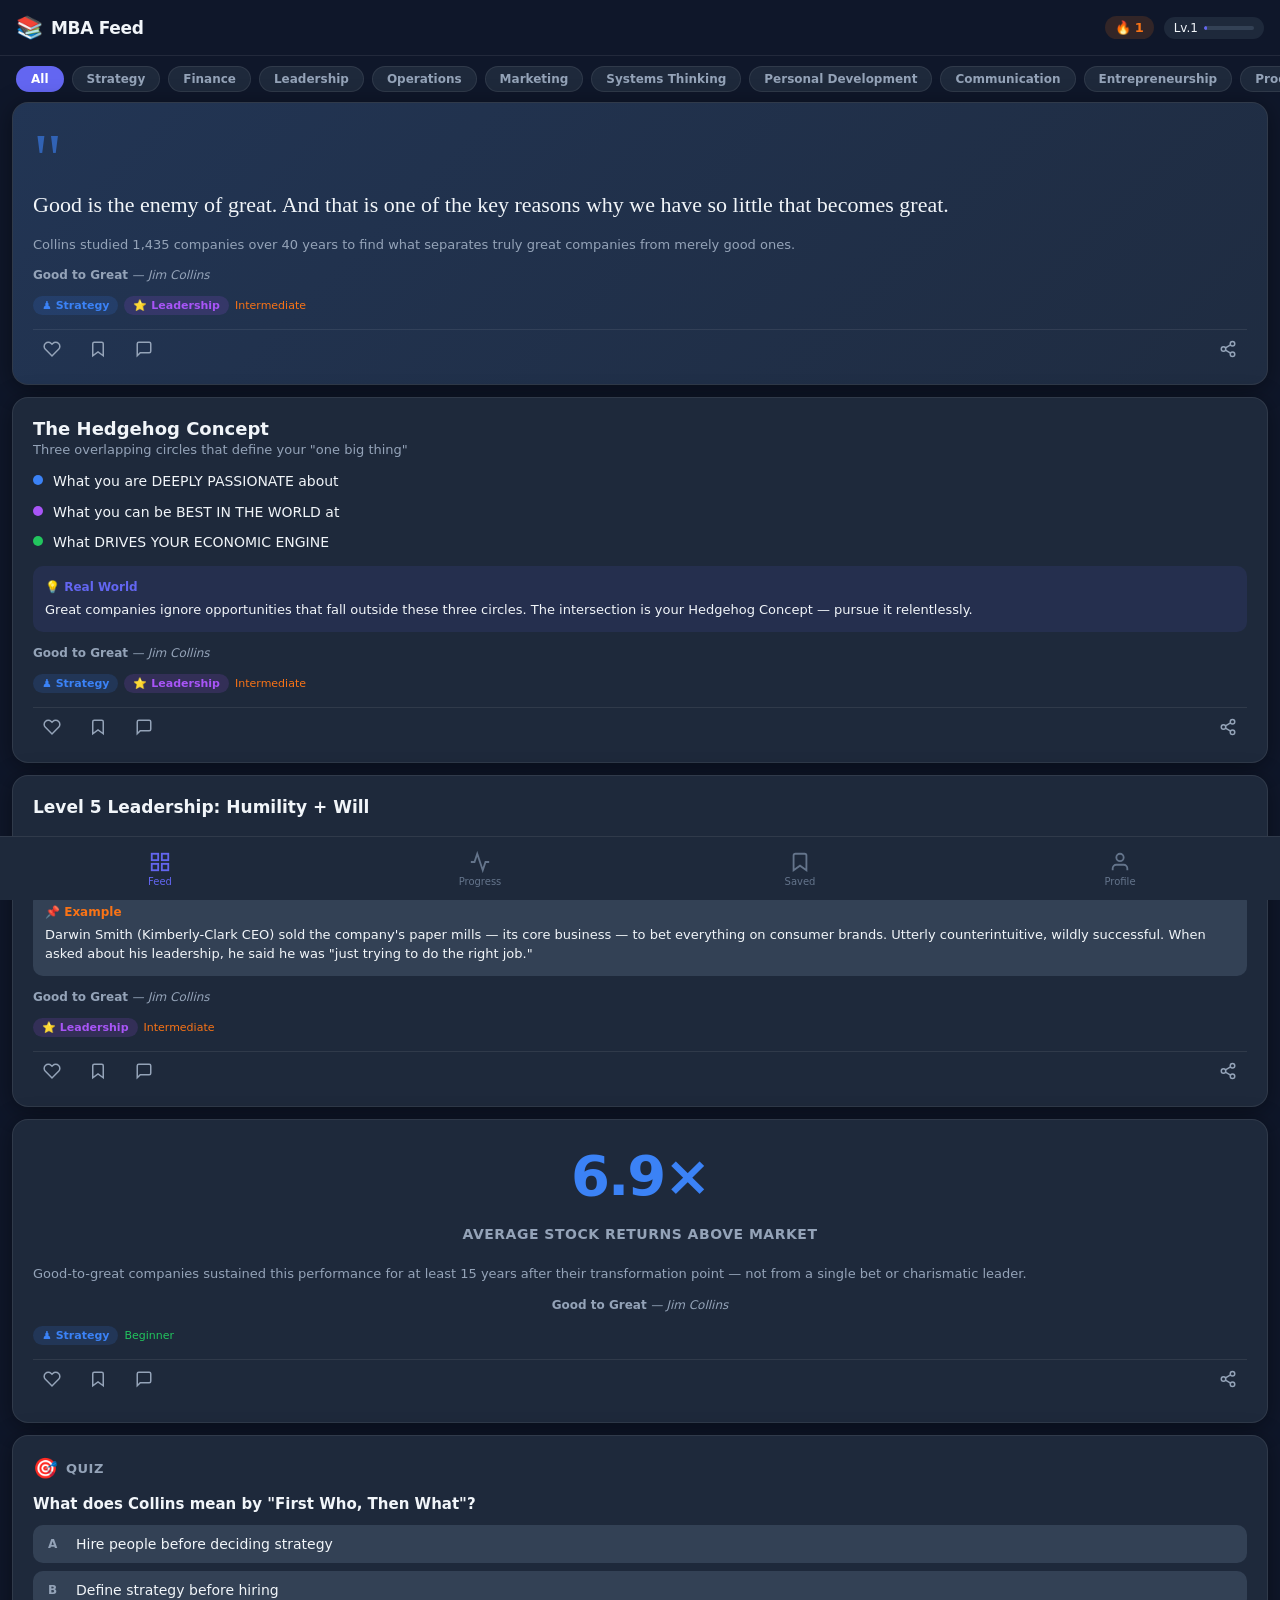
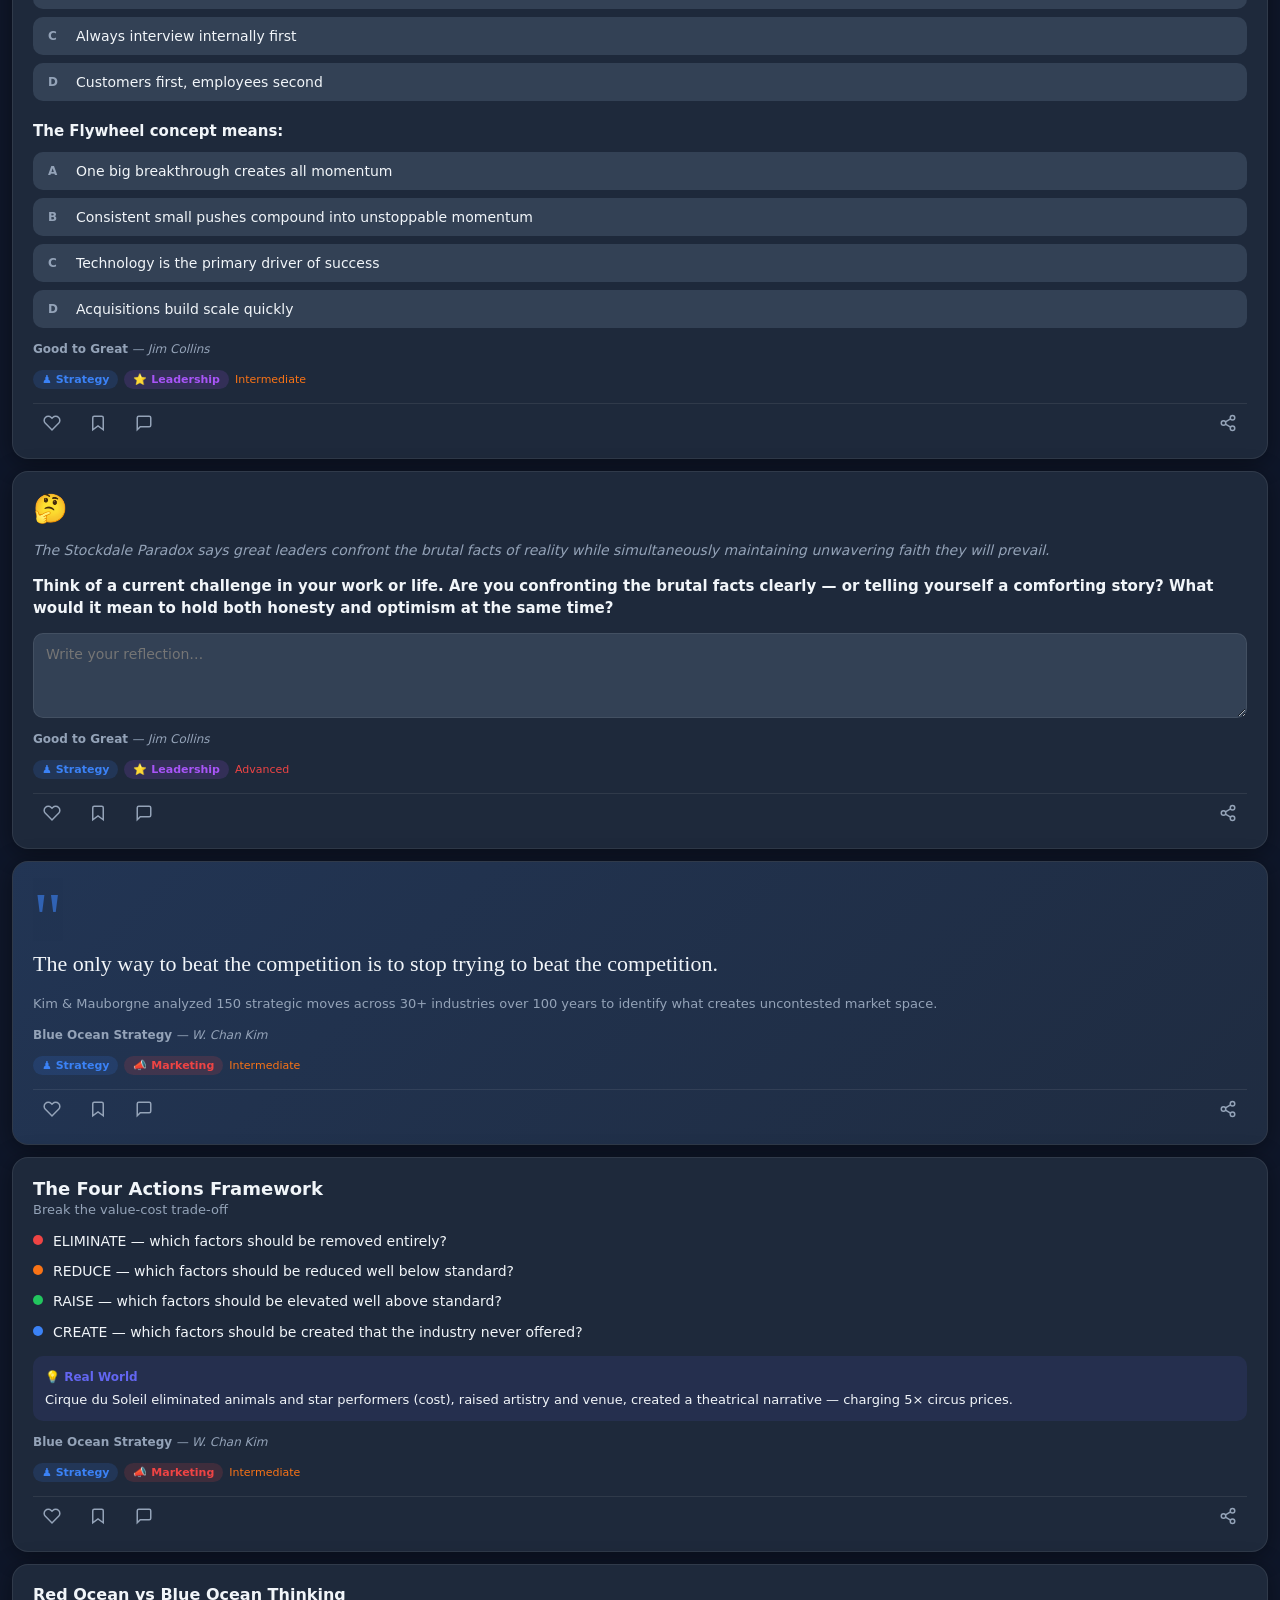
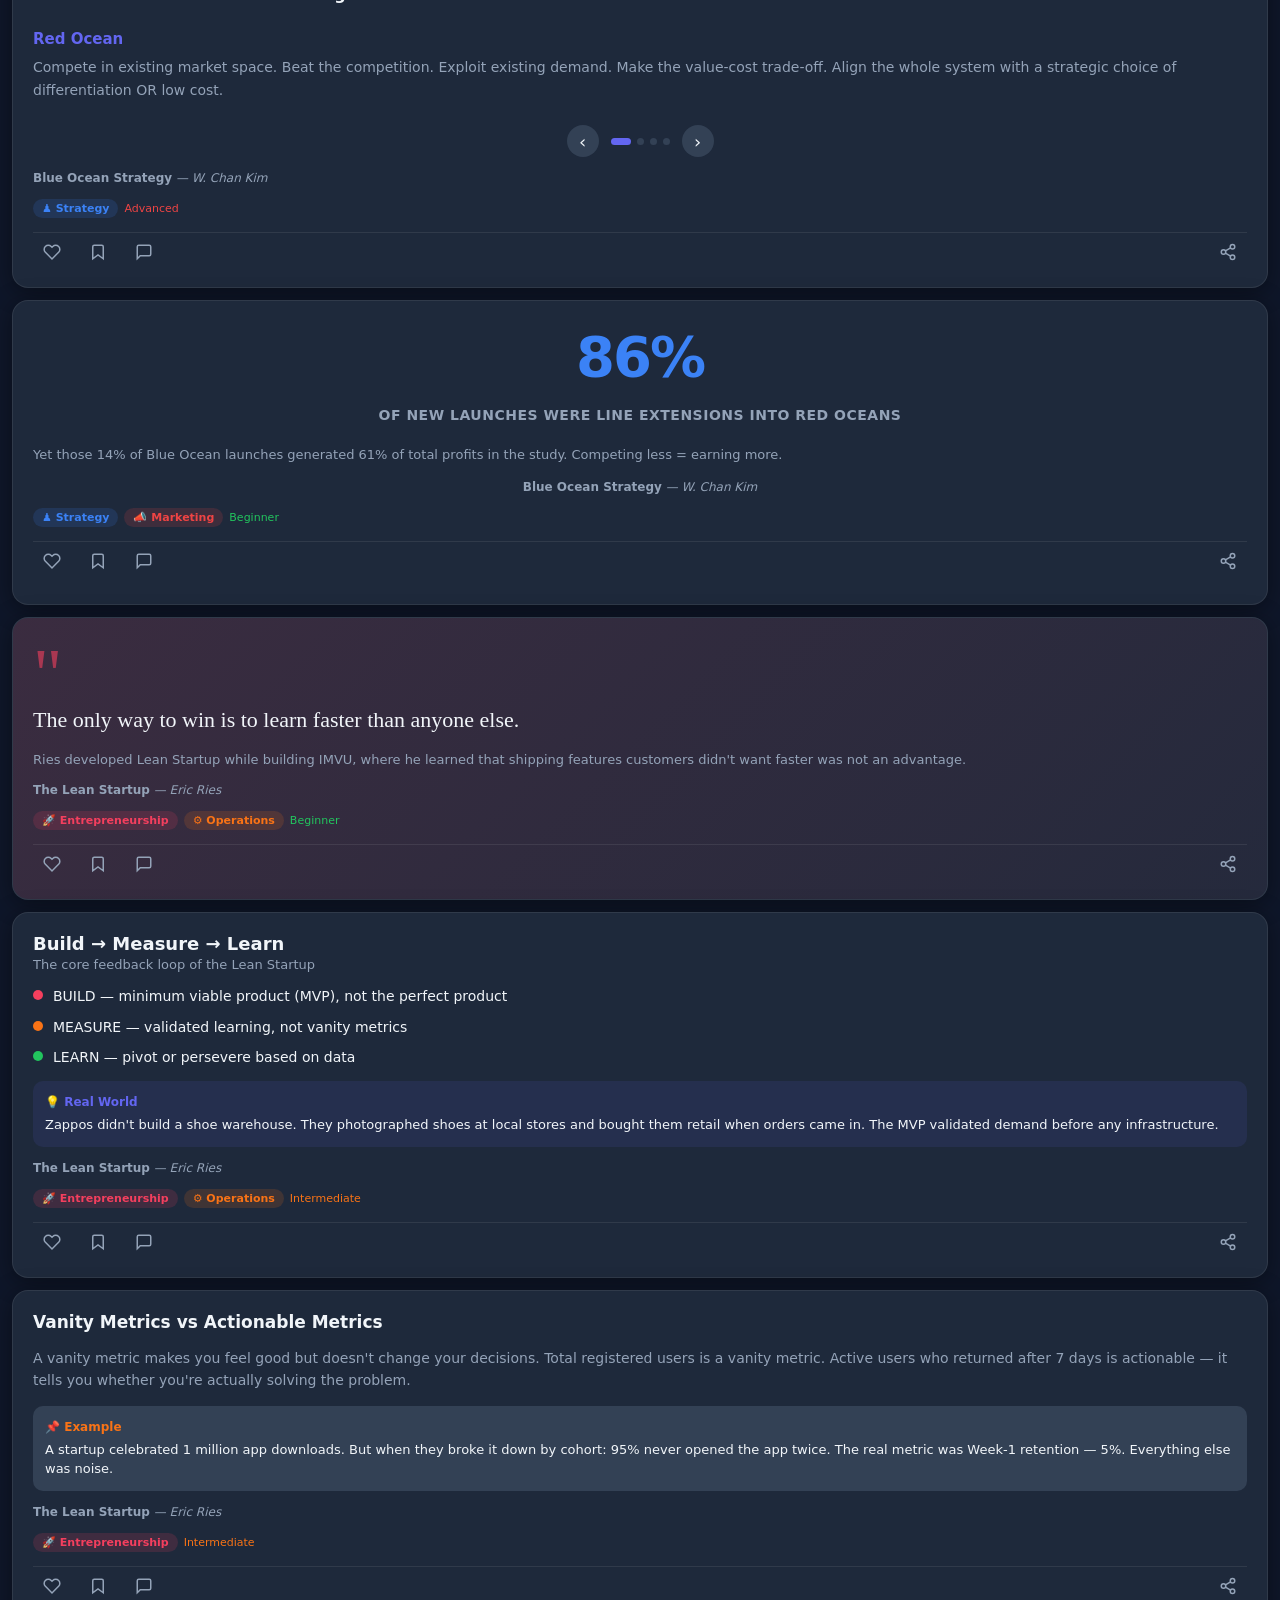
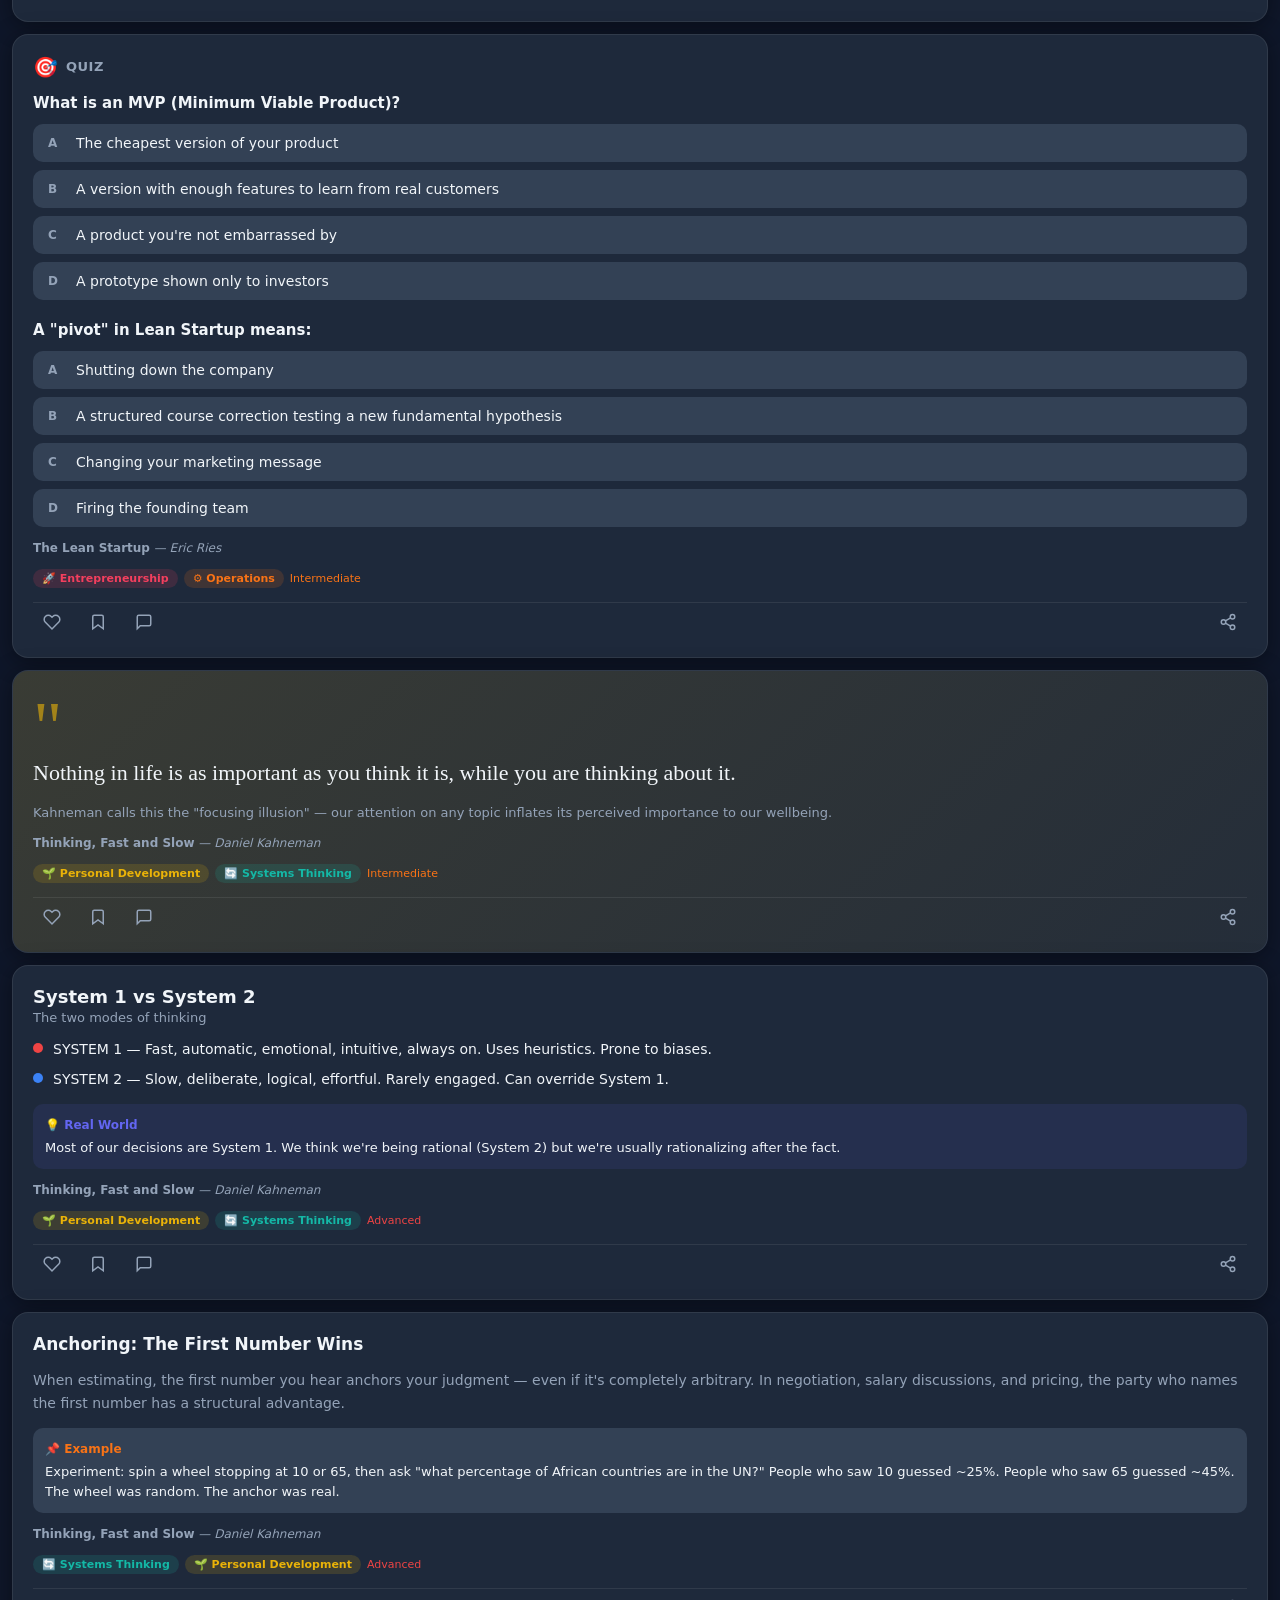
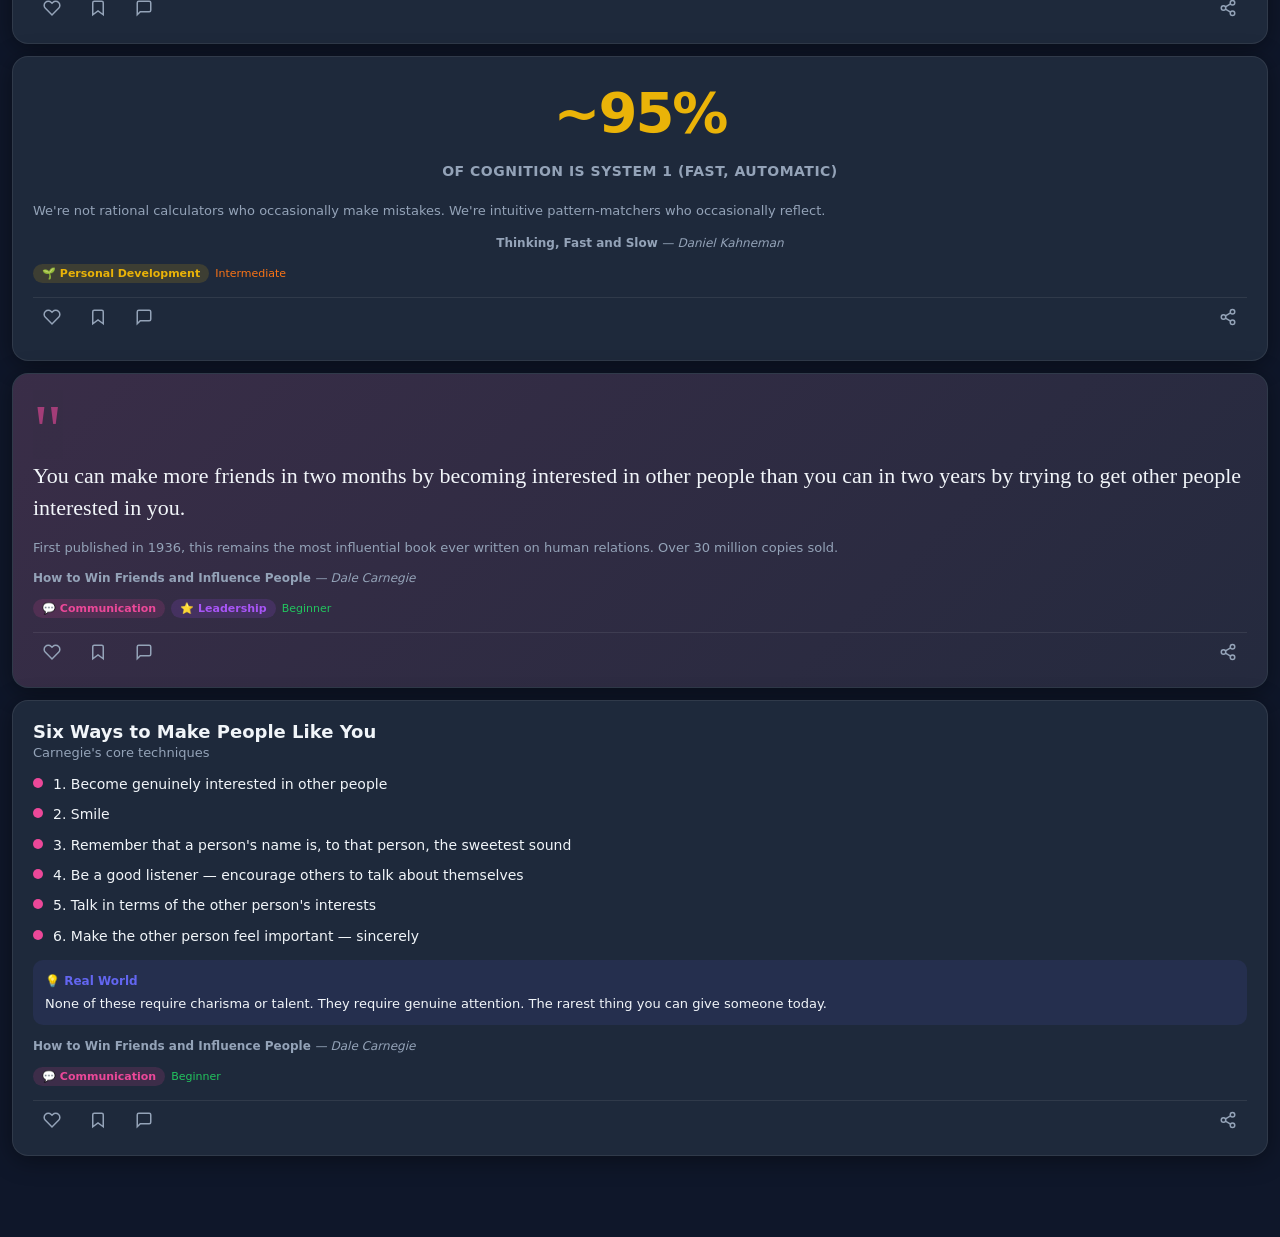
==== index.html @ 7006fd47 "Initial build: Personal MBA Feed PWA Full-stack personal learning app — Instagram-style feed of busi" ====
<!DOCTYPE html>
<html lang="en">
<head>
  <meta charset="UTF-8">
  <meta name="viewport" content="width=device-width, initial-scale=1, viewport-fit=cover">
  <meta name="theme-color" content="#0f172a">
  <meta name="apple-mobile-web-app-capable" content="yes">
  <meta name="apple-mobile-web-app-status-bar-style" content="black-translucent">
  <title>Personal MBA Feed</title>
  <link rel="manifest" href="manifest.json">
  <link rel="icon" href="data:image/svg+xml,<svg xmlns='http://www.w3.org/2000/svg' viewBox='0 0 32 32'><text y='26' font-size='28'>📚</text></svg>">
  <link rel="stylesheet" href="css/app.css">
</head>
<body>

<!-- ── HEADER ────────────────────────────────────────────────────────────── -->
<header class="hdr">
  <div class="hdr-brand">
    <span class="brand-icon">📚</span>
    <span class="brand-name">MBA Feed</span>
  </div>
  <div class="hdr-stats">
    <div class="streak-chip">
      <span class="streak-fire">🔥</span>
      <span id="streak-count">0</span>
    </div>
    <div class="xp-chip">
      <span id="xp-level">Lv.1</span>
      <div class="xp-bar-track"><div id="xp-bar" class="xp-bar-fill" style="width:0%"></div></div>
    </div>
  </div>
</header>

<!-- ── FEED TAB ───────────────────────────────────────────────────────────── -->
<main id="feed-section" class="tab-section">
  <div class="filter-scroll-wrap">
    <div id="pillar-filter" class="filter-bar"></div>
  </div>
  <div id="feed-list" class="feed-list"></div>
  <div id="feed-skeleton" class="skeleton-list hidden">
    <div class="skeleton-card"></div>
    <div class="skeleton-card"></div>
    <div class="skeleton-card"></div>
  </div>
  <div id="feed-sentinel" class="sentinel"></div>
</main>

<!-- ── DASHBOARD TAB ──────────────────────────────────────────────────────── -->
<main id="dashboard-section" class="tab-section hidden">
  <div id="dashboard-content" class="dashboard-content"></div>
</main>

<!-- ── BOOKMARKS TAB ─────────────────────────────────────────────────────── -->
<main id="bookmarks-section" class="tab-section hidden">
  <div class="section-title-bar">
    <h2>Bookmarks</h2>
  </div>
  <div id="bookmarks-list" class="feed-list"></div>
</main>

<!-- ── PROFILE TAB ────────────────────────────────────────────────────────── -->
<main id="profile-section" class="tab-section hidden">
  <div id="profile-content" class="profile-content"></div>
</main>

<!-- ── BOTTOM NAV ────────────────────────────────────────────────────────── -->
<nav class="bottom-nav">
  <button class="nav-btn active" data-tab="feed" onclick="switchTab('feed')">
    <svg class="nav-icon" viewBox="0 0 24 24" fill="none" stroke="currentColor" stroke-width="2">
      <rect x="3" y="3" width="7" height="7"/><rect x="14" y="3" width="7" height="7"/>
      <rect x="3" y="14" width="7" height="7"/><rect x="14" y="14" width="7" height="7"/>
    </svg>
    <span>Feed</span>
  </button>
  <button class="nav-btn" data-tab="dashboard" onclick="switchTab('dashboard')">
    <svg class="nav-icon" viewBox="0 0 24 24" fill="none" stroke="currentColor" stroke-width="2">
      <polyline points="22 12 18 12 15 21 9 3 6 12 2 12"/>
    </svg>
    <span>Progress</span>
  </button>
  <button class="nav-btn" data-tab="bookmarks" onclick="switchTab('bookmarks')">
    <svg class="nav-icon" viewBox="0 0 24 24" fill="none" stroke="currentColor" stroke-width="2">
      <path d="M19 21l-7-5-7 5V5a2 2 0 0 1 2-2h10a2 2 0 0 1 2 2z"/>
    </svg>
    <span>Saved</span>
  </button>
  <button class="nav-btn" data-tab="profile" onclick="switchTab('profile')">
    <svg class="nav-icon" viewBox="0 0 24 24" fill="none" stroke="currentColor" stroke-width="2">
      <path d="M20 21v-2a4 4 0 0 0-4-4H8a4 4 0 0 0-4 4v2"/>
      <circle cx="12" cy="7" r="4"/>
    </svg>
    <span>Profile</span>
  </button>
</nav>

<!-- ── COMMENT MODAL ─────────────────────────────────────────────────────── -->
<div id="comment-modal" class="modal-overlay hidden">
  <div class="modal-sheet">
    <div class="modal-header">
      <h3>Comments</h3>
      <button id="comment-close" class="modal-close">✕</button>
    </div>
    <div id="existing-comments" class="existing-comments"></div>
    <div class="comment-input-wrap">
      <textarea id="comment-input" class="comment-textarea" placeholder="Add a note…" rows="3"></textarea>
      <button id="comment-submit" class="btn-primary">Save (+5 XP)</button>
    </div>
  </div>
</div>

<!-- ── TOAST ─────────────────────────────────────────────────────────────── -->
<div id="toast" class="toast"></div>

<!-- ── SCRIPTS ───────────────────────────────────────────────────────────── -->
<script src="js/config.js"></script>
<script src="js/seed-data.js"></script>
<script src="js/api.js"></script>
<script src="js/cards.js"></script>
<script src="js/dashboard.js"></script>
<script src="js/app.js"></script>
</body>
</html>
---- css/app.css ----
/* ── RESET & BASE ─────────────────────────────────────────────────────────── */
*, *::before, *::after { box-sizing: border-box; margin: 0; padding: 0; }
html { font-size: 16px; -webkit-text-size-adjust: 100%; }
body {
  font-family: -apple-system, BlinkMacSystemFont, 'Segoe UI', system-ui, sans-serif;
  background: var(--bg); color: var(--text);
  min-height: 100dvh; overflow-x: hidden;
  padding-bottom: calc(64px + env(safe-area-inset-bottom));
}
button { cursor: pointer; border: none; background: none; font: inherit; color: inherit; }
textarea, input { font: inherit; }
a { color: inherit; text-decoration: none; }

/* ── TOKENS ──────────────────────────────────────────────────────────────── */
:root {
  --bg:       #0f172a;
  --bg2:      #1e293b;
  --bg3:      #334155;
  --card-bg:  #1e293b;
  --border:   rgba(255,255,255,0.08);
  --text:     #f1f5f9;
  --muted:    #94a3b8;
  --subtle:   #64748b;
  --radius:   16px;
  --radius-sm:10px;
  --shadow:   0 4px 24px rgba(0,0,0,0.4);
  --hdr-h:    56px;
  --nav-h:    64px;
}
.light {
  --bg:       #f8fafc;
  --bg2:      #ffffff;
  --bg3:      #e2e8f0;
  --card-bg:  #ffffff;
  --border:   rgba(0,0,0,0.08);
  --text:     #0f172a;
  --muted:    #475569;
  --subtle:   #94a3b8;
  --shadow:   0 4px 24px rgba(0,0,0,0.08);
}

/* ── HEADER ──────────────────────────────────────────────────────────────── */
.hdr {
  position: sticky; top: 0; z-index: 100;
  display: flex; align-items: center; justify-content: space-between;
  padding: 0 16px; height: var(--hdr-h);
  background: var(--bg); border-bottom: 1px solid var(--border);
  padding-top: env(safe-area-inset-top);
}
.hdr-brand { display: flex; align-items: center; gap: 8px; }
.brand-icon { font-size: 22px; }
.brand-name { font-weight: 700; font-size: 17px; letter-spacing: -0.3px; }
.hdr-stats { display: flex; align-items: center; gap: 10px; }
.streak-chip {
  display: flex; align-items: center; gap: 4px;
  background: rgba(249,115,22,0.15); color: #f97316;
  padding: 4px 10px; border-radius: 20px; font-size: 13px; font-weight: 600;
}
.xp-chip {
  display: flex; align-items: center; gap: 6px;
  background: var(--bg2); padding: 4px 10px; border-radius: 20px; font-size: 12px;
}
.xp-bar-track { width: 50px; height: 4px; background: var(--bg3); border-radius: 2px; overflow: hidden; }
.xp-bar-fill { height: 100%; background: #6366f1; border-radius: 2px; transition: width 0.4s; }

/* ── BOTTOM NAV ──────────────────────────────────────────────────────────── */
.bottom-nav {
  position: fixed; bottom: 0; left: 0; right: 0; z-index: 100;
  display: flex; background: var(--bg2); border-top: 1px solid var(--border);
  height: calc(var(--nav-h) + env(safe-area-inset-bottom));
  padding-bottom: env(safe-area-inset-bottom);
}
.nav-btn {
  flex: 1; display: flex; flex-direction: column; align-items: center;
  justify-content: center; gap: 3px; color: var(--subtle);
  font-size: 10px; font-weight: 500; padding: 8px 4px; transition: color 0.15s;
}
.nav-btn.active { color: #6366f1; }
.nav-icon { width: 22px; height: 22px; }

/* ── TAB SECTIONS ────────────────────────────────────────────────────────── */
.tab-section { padding: 0 0 16px; }
.hidden { display: none !important; }

/* ── FILTER BAR ──────────────────────────────────────────────────────────── */
.filter-scroll-wrap { overflow-x: auto; padding: 10px 16px; -webkit-overflow-scrolling: touch; }
.filter-scroll-wrap::-webkit-scrollbar { display: none; }
.filter-bar { display: flex; gap: 8px; width: max-content; }
.filter-btn {
  padding: 5px 14px; border-radius: 20px; font-size: 12px; font-weight: 600;
  white-space: nowrap; background: var(--bg2); color: var(--muted);
  border: 1px solid var(--border); transition: all 0.15s;
}
.filter-btn.active { background: var(--c, #6366f1); color: #fff; border-color: transparent; }

/* ── FEED LIST ───────────────────────────────────────────────────────────── */
.feed-list { display: flex; flex-direction: column; gap: 12px; padding: 0 12px; }
.sentinel { height: 1px; }
.empty-msg { color: var(--subtle); text-align: center; padding: 32px 16px; font-size: 14px; }

/* ── SKELETON ────────────────────────────────────────────────────────────── */
.skeleton-list { display: flex; flex-direction: column; gap: 12px; padding: 0 12px; }
.skeleton-card {
  height: 200px; border-radius: var(--radius);
  background: linear-gradient(90deg, var(--bg2) 25%, var(--bg3) 50%, var(--bg2) 75%);
  background-size: 200% 100%;
  animation: shimmer 1.5s infinite;
}
@keyframes shimmer { to { background-position: -200% 0; } }

/* ── CARD BASE ───────────────────────────────────────────────────────────── */
.card {
  background: var(--card-bg); border-radius: var(--radius);
  border: 1px solid var(--border); box-shadow: var(--shadow);
  padding: 20px; display: flex; flex-direction: column; gap: 14px;
  animation: fadeUp 0.3s ease both;
}
@keyframes fadeUp { from { opacity: 0; transform: translateY(10px); } to { opacity: 1; transform: none; } }

.card-meta { font-size: 12px; color: var(--muted); }
.card-book { font-weight: 600; }
.card-author { font-style: italic; }
.card-tags { display: flex; flex-wrap: wrap; gap: 6px; }
.pillar-tag {
  font-size: 11px; font-weight: 600; padding: 3px 9px;
  border-radius: 20px; white-space: nowrap;
}
.diff-badge { font-size: 11px; color: var(--subtle); padding: 3px 0; }

/* Card actions row */
.card-actions {
  display: flex; gap: 8px; padding-top: 4px;
  border-top: 1px solid var(--border);
}
.action-btn {
  display: flex; align-items: center; gap: 4px;
  padding: 6px 10px; border-radius: 8px;
  color: var(--muted); transition: all 0.15s; font-size: 13px;
}
.action-btn:active { transform: scale(0.92); }
.action-btn.active { color: #ef4444; }
.like-btn.active { color: #ef4444; }
.bookmark-btn.active { color: #f97316; }
.action-btn:last-child { margin-left: auto; }

/* XP flash */
.xp-flash {
  position: absolute; font-size: 11px; font-weight: 700;
  color: #22c55e; pointer-events: none;
  animation: xpPop 1.2s ease both;
}
@keyframes xpPop {
  0%   { opacity: 1; transform: translateY(0) scale(1); }
  100% { opacity: 0; transform: translateY(-20px) scale(0.8); }
}
.card-actions { position: relative; }

/* ── QUOTE CARD ──────────────────────────────────────────────────────────── */
.card-quote { position: relative; overflow: hidden; }
.quote-bg { position: absolute; inset: 0; z-index: 0; }
.card-quote > *:not(.quote-bg) { position: relative; z-index: 1; }
.quote-mark {
  font-size: 72px; line-height: 1; font-family: Georgia, serif;
  opacity: 0.6; margin-bottom: -20px;
}
.quote-text {
  font-size: 22px; line-height: 1.45; font-family: Georgia, 'Times New Roman', serif;
  font-weight: 400; color: var(--text);
}
.quote-context { font-size: 13px; color: var(--muted); line-height: 1.5; }

/* ── FRAMEWORK CARD ──────────────────────────────────────────────────────── */
.fw-title { font-size: 18px; font-weight: 700; }
.fw-subtitle { font-size: 13px; color: var(--muted); margin-top: 3px; }
.fw-items { display: flex; flex-direction: column; gap: 10px; }
.fw-item { display: flex; align-items: flex-start; gap: 10px; font-size: 14px; line-height: 1.45; }
.fw-dot { width: 10px; height: 10px; border-radius: 50%; flex-shrink: 0; margin-top: 4px; }
.fw-insight {
  background: rgba(99,102,241,0.1); border-radius: var(--radius-sm);
  padding: 12px; font-size: 13px; line-height: 1.5; color: var(--text);
}
.insight-label { font-weight: 700; color: #6366f1; display: block; margin-bottom: 4px; font-size: 12px; }

/* ── INSIGHT CARD ────────────────────────────────────────────────────────── */
.insight-headline { font-size: 17px; font-weight: 700; line-height: 1.3; }
.insight-body { font-size: 14px; line-height: 1.6; color: var(--muted); }
.insight-example {
  background: var(--bg3); border-radius: var(--radius-sm);
  padding: 12px; font-size: 13px; line-height: 1.5;
}
.example-label { font-weight: 700; color: #f97316; display: block; margin-bottom: 4px; font-size: 12px; }

/* ── CAROUSEL CARD ───────────────────────────────────────────────────────── */
.carousel-title { font-size: 16px; font-weight: 700; margin-bottom: 12px; }
.carousel-track { position: relative; touch-action: pan-y; }
.slide { display: none; }
.slide.active { display: block; animation: fadeUp 0.25s ease; }
.slide-title { font-size: 15px; font-weight: 700; margin-bottom: 8px; color: #6366f1; }
.slide-body { font-size: 14px; line-height: 1.6; color: var(--muted); }
.carousel-nav { display: flex; align-items: center; justify-content: center; gap: 12px; margin-top: 10px; }
.carousel-arrow {
  width: 32px; height: 32px; border-radius: 50%;
  background: var(--bg3); color: var(--text); font-size: 18px;
  display: flex; align-items: center; justify-content: center;
}
.dots { display: flex; gap: 6px; }
.dot {
  width: 7px; height: 7px; border-radius: 50%; background: var(--bg3);
  transition: all 0.2s;
}
.dot.active { background: #6366f1; width: 20px; border-radius: 4px; }

/* ── QUIZ CARD ───────────────────────────────────────────────────────────── */
.quiz-header { display: flex; align-items: center; gap: 8px; }
.quiz-icon { font-size: 20px; }
.quiz-label { font-size: 13px; font-weight: 700; color: var(--muted); text-transform: uppercase; letter-spacing: 0.5px; }
.quiz-done-badge {
  margin-left: auto; background: rgba(34,197,94,0.15); color: #22c55e;
  padding: 3px 10px; border-radius: 20px; font-size: 12px; font-weight: 600;
}
.quiz-questions { display: flex; flex-direction: column; gap: 20px; }
.q-text { font-size: 15px; font-weight: 600; margin-bottom: 10px; line-height: 1.4; }
.quiz-options { display: flex; flex-direction: column; gap: 8px; }
.quiz-option {
  display: flex; align-items: center; gap: 10px;
  background: var(--bg3); border-radius: 10px;
  padding: 10px 14px; font-size: 14px; text-align: left;
  border: 1.5px solid transparent; transition: all 0.15s;
}
.quiz-option:not([disabled]):hover { border-color: #6366f1; }
.quiz-option.correct { background: rgba(34,197,94,0.15); border-color: #22c55e; color: #22c55e; }
.quiz-option.wrong   { background: rgba(239,68,68,0.15);  border-color: #ef4444; color: #ef4444; }
.opt-letter {
  font-weight: 700; font-size: 12px; color: var(--muted);
  min-width: 18px;
}
.q-explanation {
  margin-top: 8px; padding: 10px 12px;
  background: rgba(99,102,241,0.1); border-radius: 8px;
  font-size: 13px; color: var(--muted); line-height: 1.5;
}

/* ── STAT CARD ───────────────────────────────────────────────────────────── */
.card-stat { text-align: center; padding: 28px 20px; }
.stat-number { font-size: 56px; font-weight: 800; line-height: 1; letter-spacing: -2px; }
.stat-label { font-size: 14px; font-weight: 600; color: var(--muted); margin: 8px 0; text-transform: uppercase; letter-spacing: 0.5px; }
.stat-context { font-size: 13px; color: var(--muted); line-height: 1.6; text-align: left; }

/* ── REFLECTION CARD ─────────────────────────────────────────────────────── */
.reflect-icon { font-size: 28px; }
.reflect-prompt { font-size: 14px; color: var(--muted); line-height: 1.6; font-style: italic; }
.reflect-question { font-size: 15px; font-weight: 600; line-height: 1.45; }
.reflect-input {
  width: 100%; background: var(--bg3); border: 1px solid var(--border);
  border-radius: 10px; padding: 10px 12px; color: var(--text);
  resize: vertical; line-height: 1.5; font-size: 14px;
}
.reflect-input:focus { outline: none; border-color: #6366f1; }

/* ── SUMMARY CARD ────────────────────────────────────────────────────────── */
.summary-header { display: flex; gap: 14px; align-items: flex-start; }
.summary-icon { font-size: 32px; }
.summary-label { font-size: 11px; font-weight: 700; text-transform: uppercase; letter-spacing: 0.5px; color: var(--muted); }
.summary-title { font-size: 18px; font-weight: 700; margin: 2px 0; }
.summary-author { font-size: 13px; color: var(--muted); }
.summary-premise { font-size: 14px; line-height: 1.6; color: var(--muted); }
.summary-takeaways { background: var(--bg3); border-radius: 10px; padding: 14px; }
.tk-label { font-size: 12px; font-weight: 700; color: var(--muted); text-transform: uppercase; margin-bottom: 8px; }
.summary-takeaways ol { padding-left: 18px; display: flex; flex-direction: column; gap: 8px; }
.summary-takeaways li { font-size: 14px; line-height: 1.5; }
.summary-quote {
  font-family: Georgia, serif; font-size: 15px; font-style: italic;
  padding: 12px 16px; border-left: 3px solid #6366f1; color: var(--muted);
}
.summary-next { font-size: 13px; color: var(--muted); }
.next-label { font-weight: 700; color: #6366f1; }

/* ── DASHBOARD ───────────────────────────────────────────────────────────── */
.dashboard-content { padding: 16px; display: flex; flex-direction: column; gap: 16px; }
.dash-section { }
.dash-heading { font-size: 18px; font-weight: 700; }
.dash-sub { font-size: 13px; color: var(--muted); margin-top: 2px; }
.radar-wrap { display: flex; justify-content: center; padding: 8px 0; }
.pillar-grid { display: flex; flex-direction: column; gap: 10px; }
.pillar-card {
  background: var(--card-bg); border: 1px solid var(--border);
  border-radius: 12px; padding: 12px 14px;
}
.pc-name { font-size: 13px; font-weight: 700; margin-bottom: 8px; }
.pc-bar-wrap { height: 4px; background: var(--bg3); border-radius: 2px; overflow: hidden; margin-bottom: 6px; }
.pc-bar { height: 100%; border-radius: 2px; transition: width 0.5s ease; }
.pc-stats { display: flex; gap: 12px; font-size: 11px; color: var(--subtle); }
.gap-list { display: flex; flex-direction: column; gap: 12px; }
.gap-item {
  background: var(--card-bg); border: 1px solid var(--border);
  border-radius: 12px; padding: 14px;
}
.gap-header { display: flex; justify-content: space-between; align-items: center; margin-bottom: 8px; }
.gap-pillar { font-size: 14px; font-weight: 700; }
.gap-score { font-size: 12px; color: var(--muted); }
.gap-tip { font-size: 12px; color: var(--muted); margin-bottom: 6px; }
.gap-recs { display: flex; flex-wrap: wrap; gap: 6px; }
.rec-book {
  font-size: 11px; background: var(--bg3); padding: 3px 10px;
  border-radius: 20px; color: var(--muted);
}
.book-list { display: flex; flex-direction: column; gap: 1px; }
.book-row {
  display: flex; gap: 12px; align-items: flex-start; padding: 12px 0;
  border-bottom: 1px solid var(--border);
}
.book-dot { width: 8px; height: 8px; border-radius: 50%; flex-shrink: 0; margin-top: 5px; }
.book-info { flex: 1; min-width: 0; }
.book-title { font-size: 14px; font-weight: 600; line-height: 1.3; }
.book-author { font-size: 12px; color: var(--muted); margin: 2px 0; }
.book-pillars { display: flex; flex-wrap: wrap; gap: 4px; margin-top: 4px; }
.book-pillars .pillar-tag { font-size: 10px; padding: 2px 7px; }
.book-right { text-align: right; flex-shrink: 0; }
.book-status {
  font-size: 10px; font-weight: 700; text-transform: uppercase;
  padding: 3px 8px; border-radius: 20px; display: inline-block; margin-bottom: 4px;
}
.book-status.read { background: rgba(34,197,94,0.15); color: #22c55e; }
.book-status.in-progress { background: rgba(249,115,22,0.15); color: #f97316; }
.book-status.unread { background: var(--bg3); color: var(--subtle); }
.book-stars { font-size: 12px; color: #eab308; }

/* ── PROFILE ─────────────────────────────────────────────────────────────── */
.profile-content { padding: 16px; display: flex; flex-direction: column; gap: 16px; }
.profile-hero { background: var(--card-bg); border-radius: var(--radius); padding: 24px; text-align: center; border: 1px solid var(--border); }
.profile-avatar { font-size: 48px; margin-bottom: 8px; }
.profile-name { font-size: 18px; font-weight: 700; }
.profile-level { font-size: 13px; color: #6366f1; margin: 4px 0 12px; font-weight: 600; }
.profile-xp-bar-wrap { height: 6px; background: var(--bg3); border-radius: 3px; overflow: hidden; margin-bottom: 6px; }
.profile-xp-bar { height: 100%; background: linear-gradient(90deg, #6366f1, #a855f7); border-radius: 3px; transition: width 0.5s; }
.profile-xp-label { font-size: 12px; color: var(--muted); }
.profile-stats { display: grid; grid-template-columns: repeat(4, 1fr); gap: 8px; }
.pstat { background: var(--card-bg); border: 1px solid var(--border); border-radius: 12px; padding: 12px 8px; text-align: center; }
.pstat-n { font-size: 22px; font-weight: 800; }
.pstat-l { font-size: 10px; color: var(--muted); margin-top: 2px; }
.section-head { font-size: 14px; font-weight: 700; color: var(--muted); text-transform: uppercase; letter-spacing: 0.5px; padding: 4px 0; }
.badge-shelf { display: grid; grid-template-columns: repeat(4, 1fr); gap: 10px; }
.badge-item { background: var(--card-bg); border: 1px solid var(--border); border-radius: 12px; padding: 10px 6px; text-align: center; }
.badge-item.locked { opacity: 0.4; }
.badge-icon { font-size: 22px; margin-bottom: 4px; }
.badge-name { font-size: 10px; color: var(--muted); line-height: 1.2; }
.settings-list { background: var(--card-bg); border: 1px solid var(--border); border-radius: var(--radius); overflow: hidden; }
.setting-row {
  display: flex; align-items: center; justify-content: space-between;
  padding: 14px 16px; border-bottom: 1px solid var(--border); font-size: 15px;
  width: 100%;
}
.setting-row:last-child { border-bottom: none; }
.setting-btn { color: #6366f1; }
.setting-btn.danger { color: #ef4444; }
.setting-row--col { flex-direction: column; align-items: flex-start; gap: 8px; padding: 12px 16px; }
.setting-row-label { display: flex; justify-content: space-between; align-items: center; width: 100%; }
.setting-hint { font-size: 11px; color: var(--muted); }
.api-url-row { display: flex; gap: 8px; width: 100%; }
.api-url-input {
  flex: 1; background: var(--bg3); border: 1px solid var(--border); border-radius: 8px;
  padding: 8px 10px; color: var(--text); font-size: 12px; min-width: 0;
}
.api-url-input:focus { outline: none; border-color: #6366f1; }
.api-url-save {
  background: #6366f1; color: #fff; border-radius: 8px;
  padding: 8px 14px; font-size: 13px; font-weight: 600; flex-shrink: 0;
}
.toggle { width: 44px; height: 24px; appearance: none; background: var(--bg3); border-radius: 12px; position: relative; transition: background 0.2s; }
.toggle:checked { background: #6366f1; }
.toggle::after { content: ''; position: absolute; width: 20px; height: 20px; background: #fff; border-radius: 50%; top: 2px; left: 2px; transition: left 0.2s; }
.toggle:checked::after { left: 22px; }

/* ── MODAL ───────────────────────────────────────────────────────────────── */
.modal-overlay {
  position: fixed; inset: 0; z-index: 200;
  background: rgba(0,0,0,0.6); display: flex; align-items: flex-end;
  padding: 16px; padding-bottom: calc(16px + env(safe-area-inset-bottom));
}
.modal-sheet {
  width: 100%; background: var(--bg2); border-radius: 20px 20px 16px 16px;
  padding: 20px; display: flex; flex-direction: column; gap: 14px;
  max-height: 70vh; overflow-y: auto;
}
.modal-header { display: flex; justify-content: space-between; align-items: center; }
.modal-header h3 { font-size: 17px; font-weight: 700; }
.modal-close { font-size: 18px; color: var(--muted); padding: 4px; }
.existing-comments { display: flex; flex-direction: column; gap: 8px; }
.existing-comment { background: var(--bg3); border-radius: 8px; padding: 10px 12px; font-size: 14px; }
.comment-textarea {
  width: 100%; background: var(--bg3); border: 1px solid var(--border);
  border-radius: 10px; padding: 10px 12px; color: var(--text); resize: vertical;
}
.comment-textarea:focus { outline: none; border-color: #6366f1; }
.btn-primary {
  background: #6366f1; color: #fff; border-radius: 10px;
  padding: 12px; font-size: 15px; font-weight: 600; width: 100%; transition: opacity 0.15s;
}
.btn-primary:active { opacity: 0.8; }

/* ── TOAST ───────────────────────────────────────────────────────────────── */
.toast {
  position: fixed; bottom: calc(var(--nav-h) + 12px + env(safe-area-inset-bottom));
  left: 50%; transform: translateX(-50%) translateY(10px);
  background: #1e293b; color: #f1f5f9; padding: 10px 18px;
  border-radius: 20px; font-size: 14px; font-weight: 500;
  box-shadow: 0 4px 20px rgba(0,0,0,0.4);
  opacity: 0; transition: all 0.3s; pointer-events: none; white-space: nowrap; z-index: 300;
}
.toast.show { opacity: 1; transform: translateX(-50%) translateY(0); }

/* ── SECTION TITLE BAR ───────────────────────────────────────────────────── */
.section-title-bar { padding: 16px 16px 8px; }
.section-title-bar h2 { font-size: 20px; font-weight: 700; }
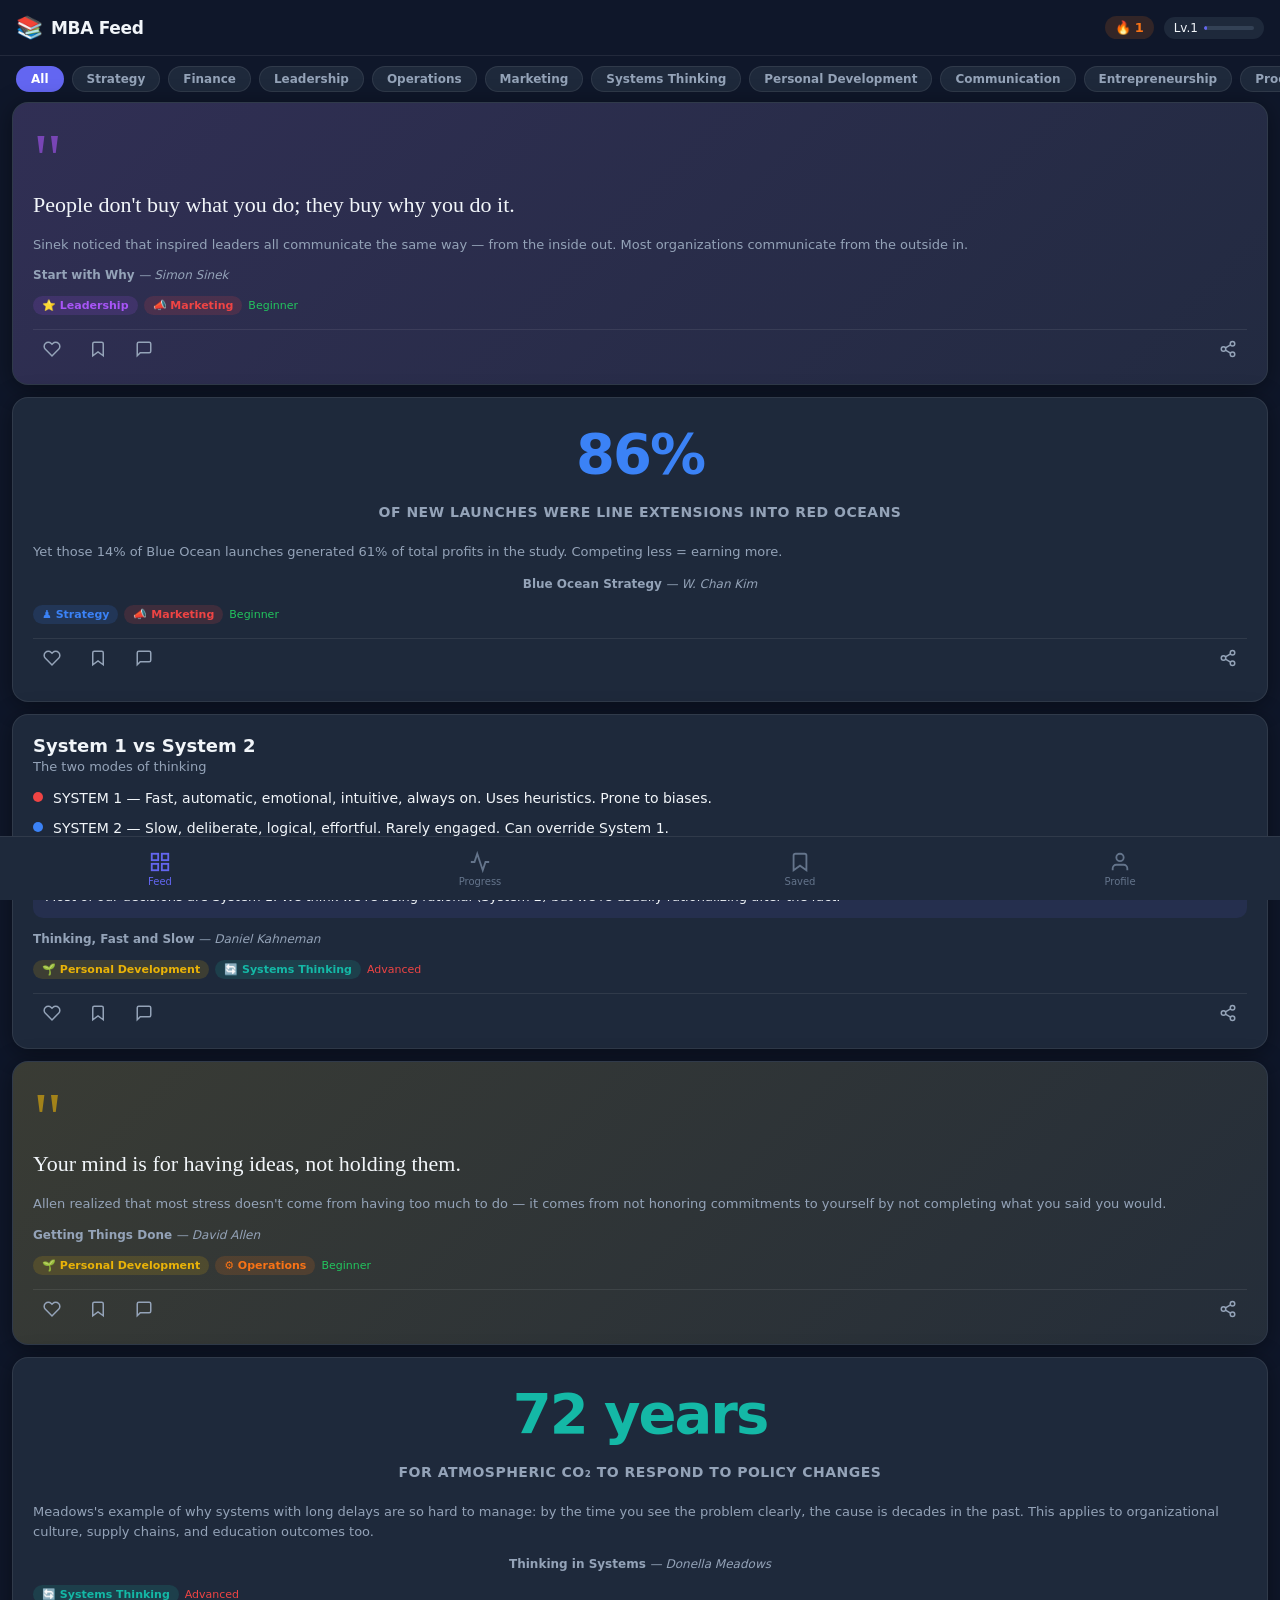
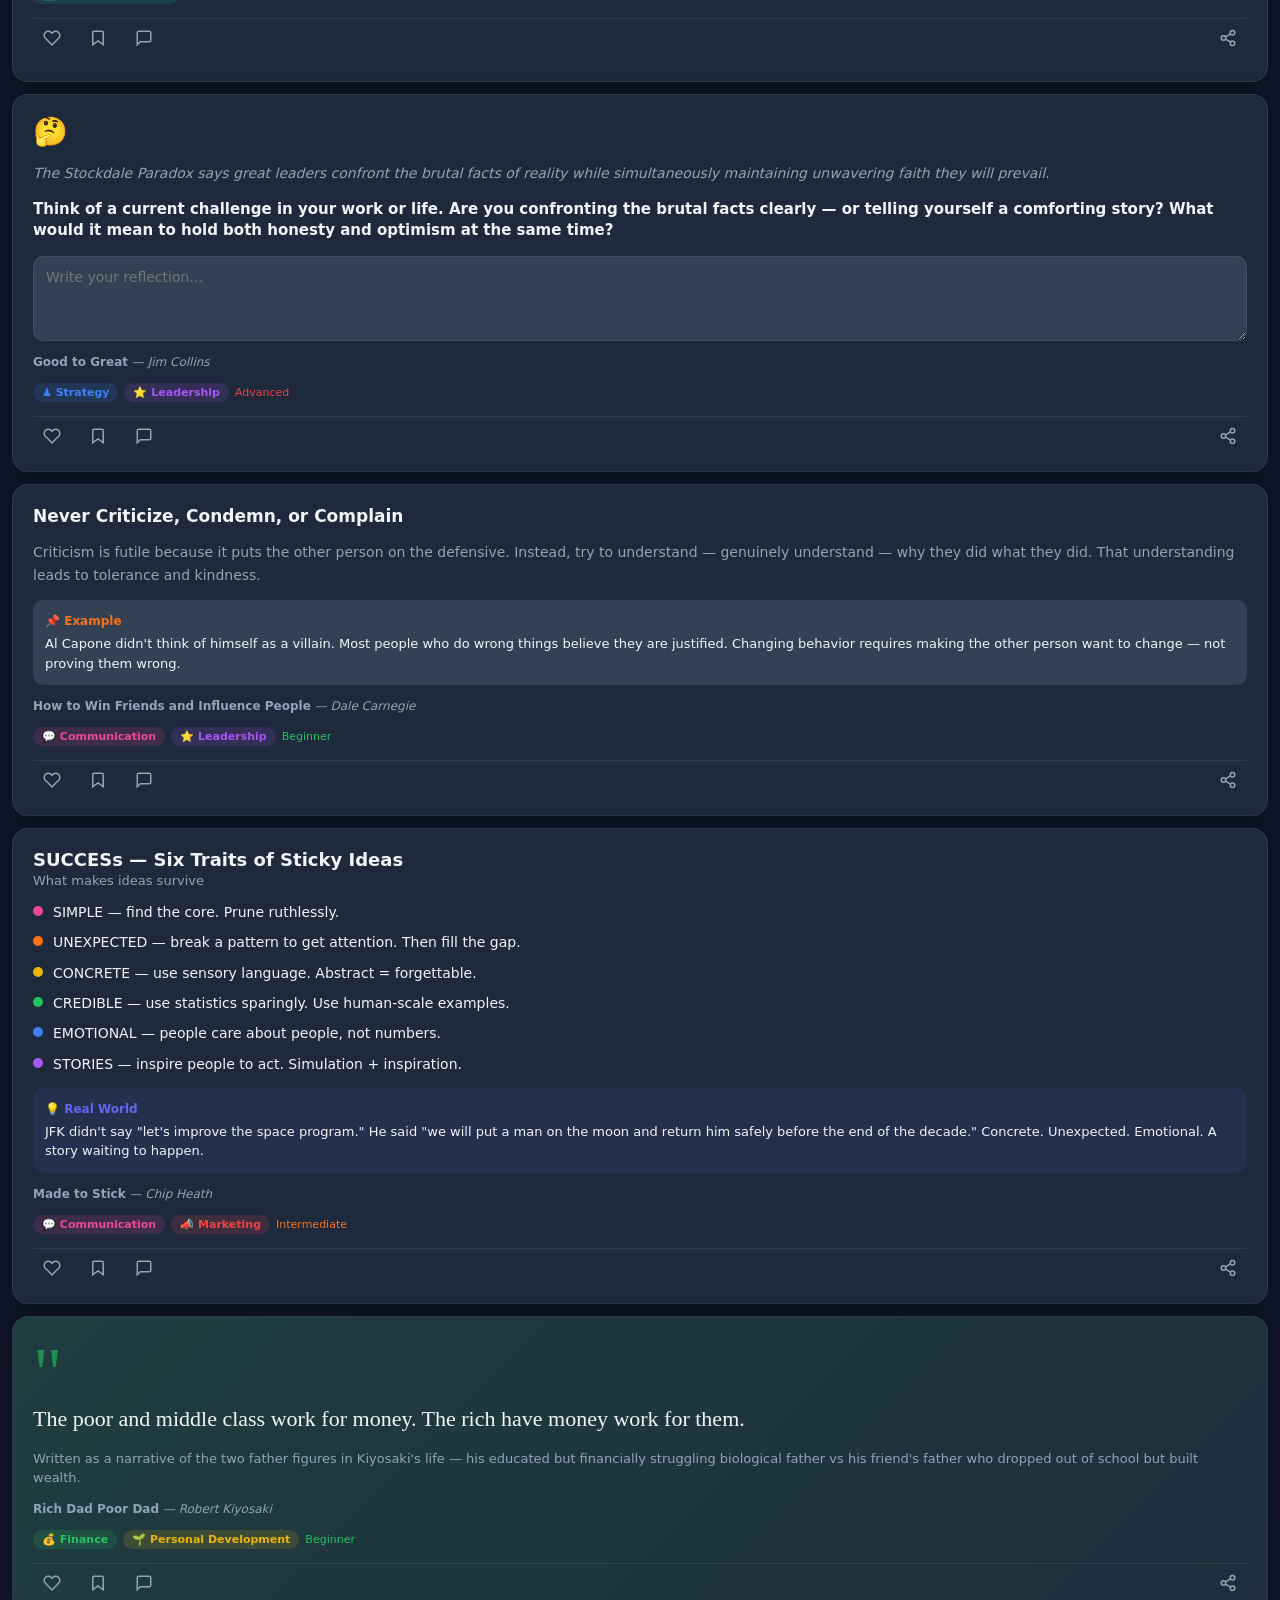
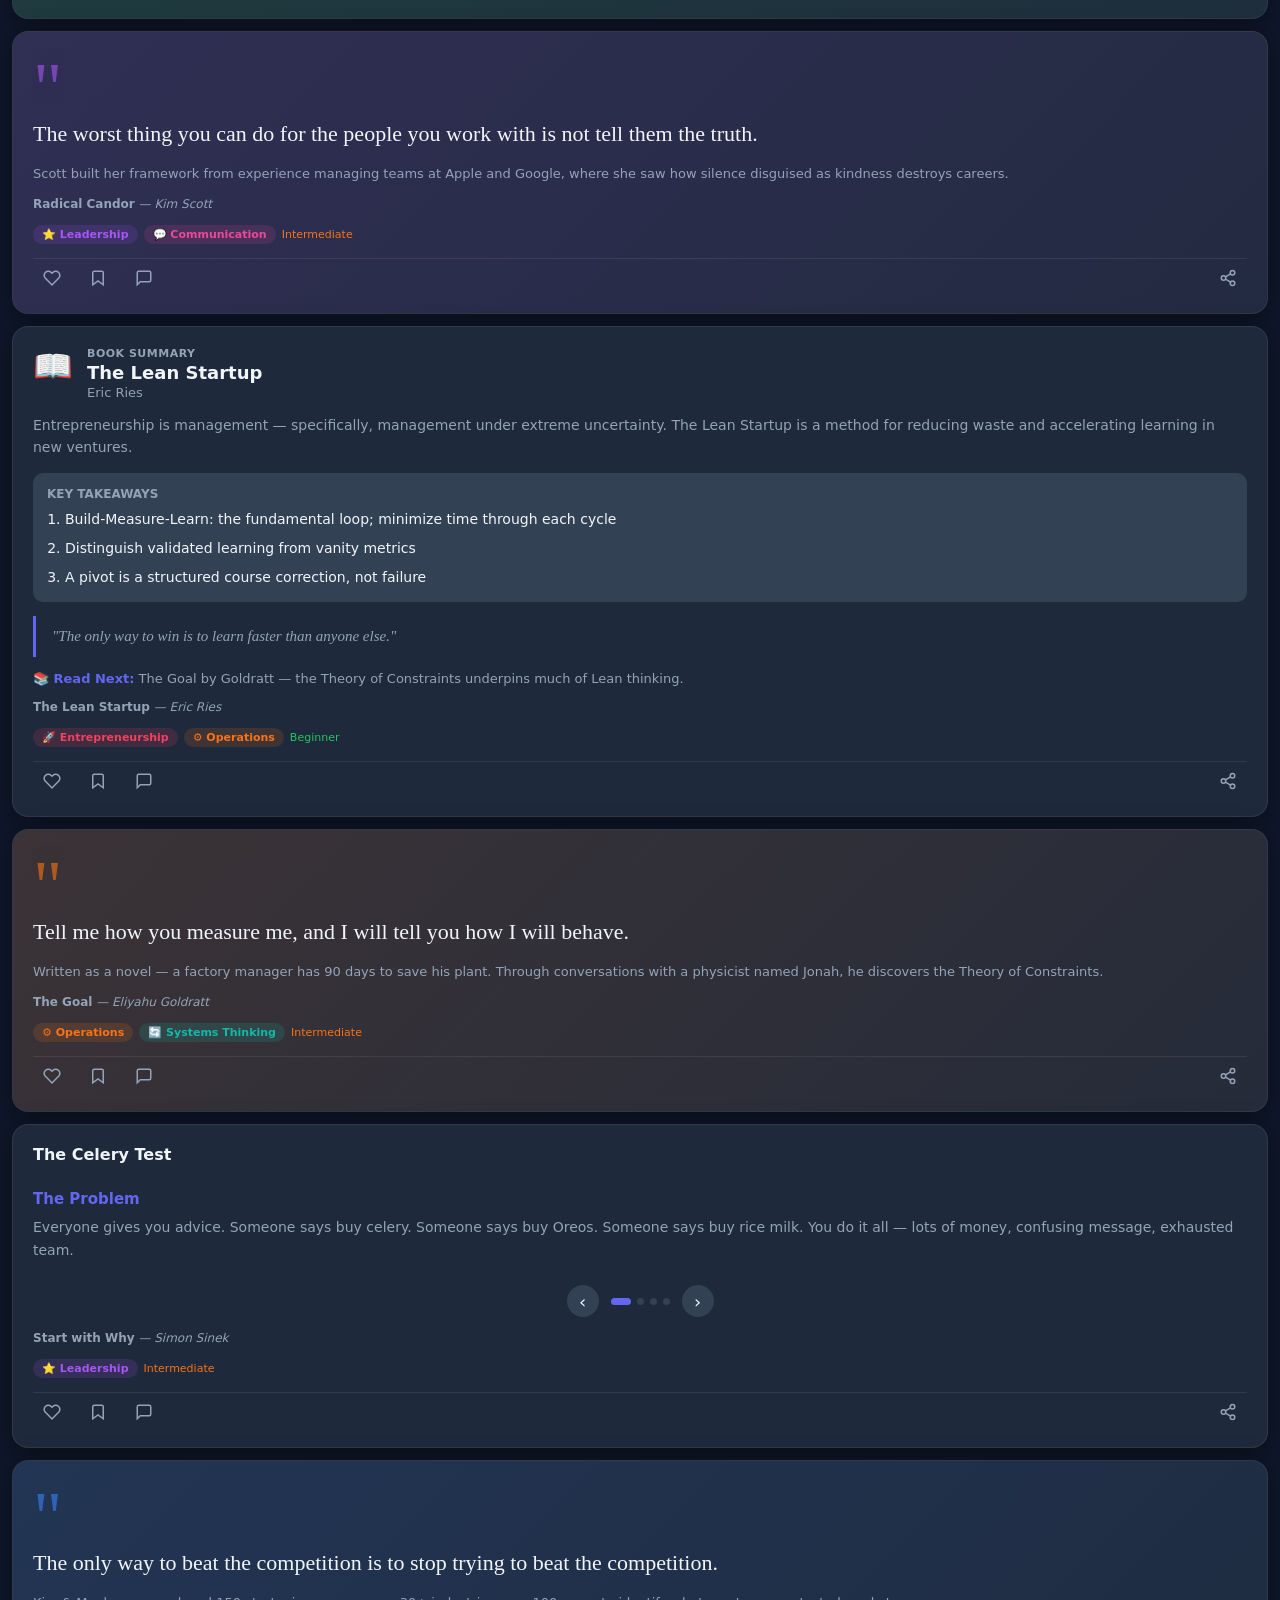
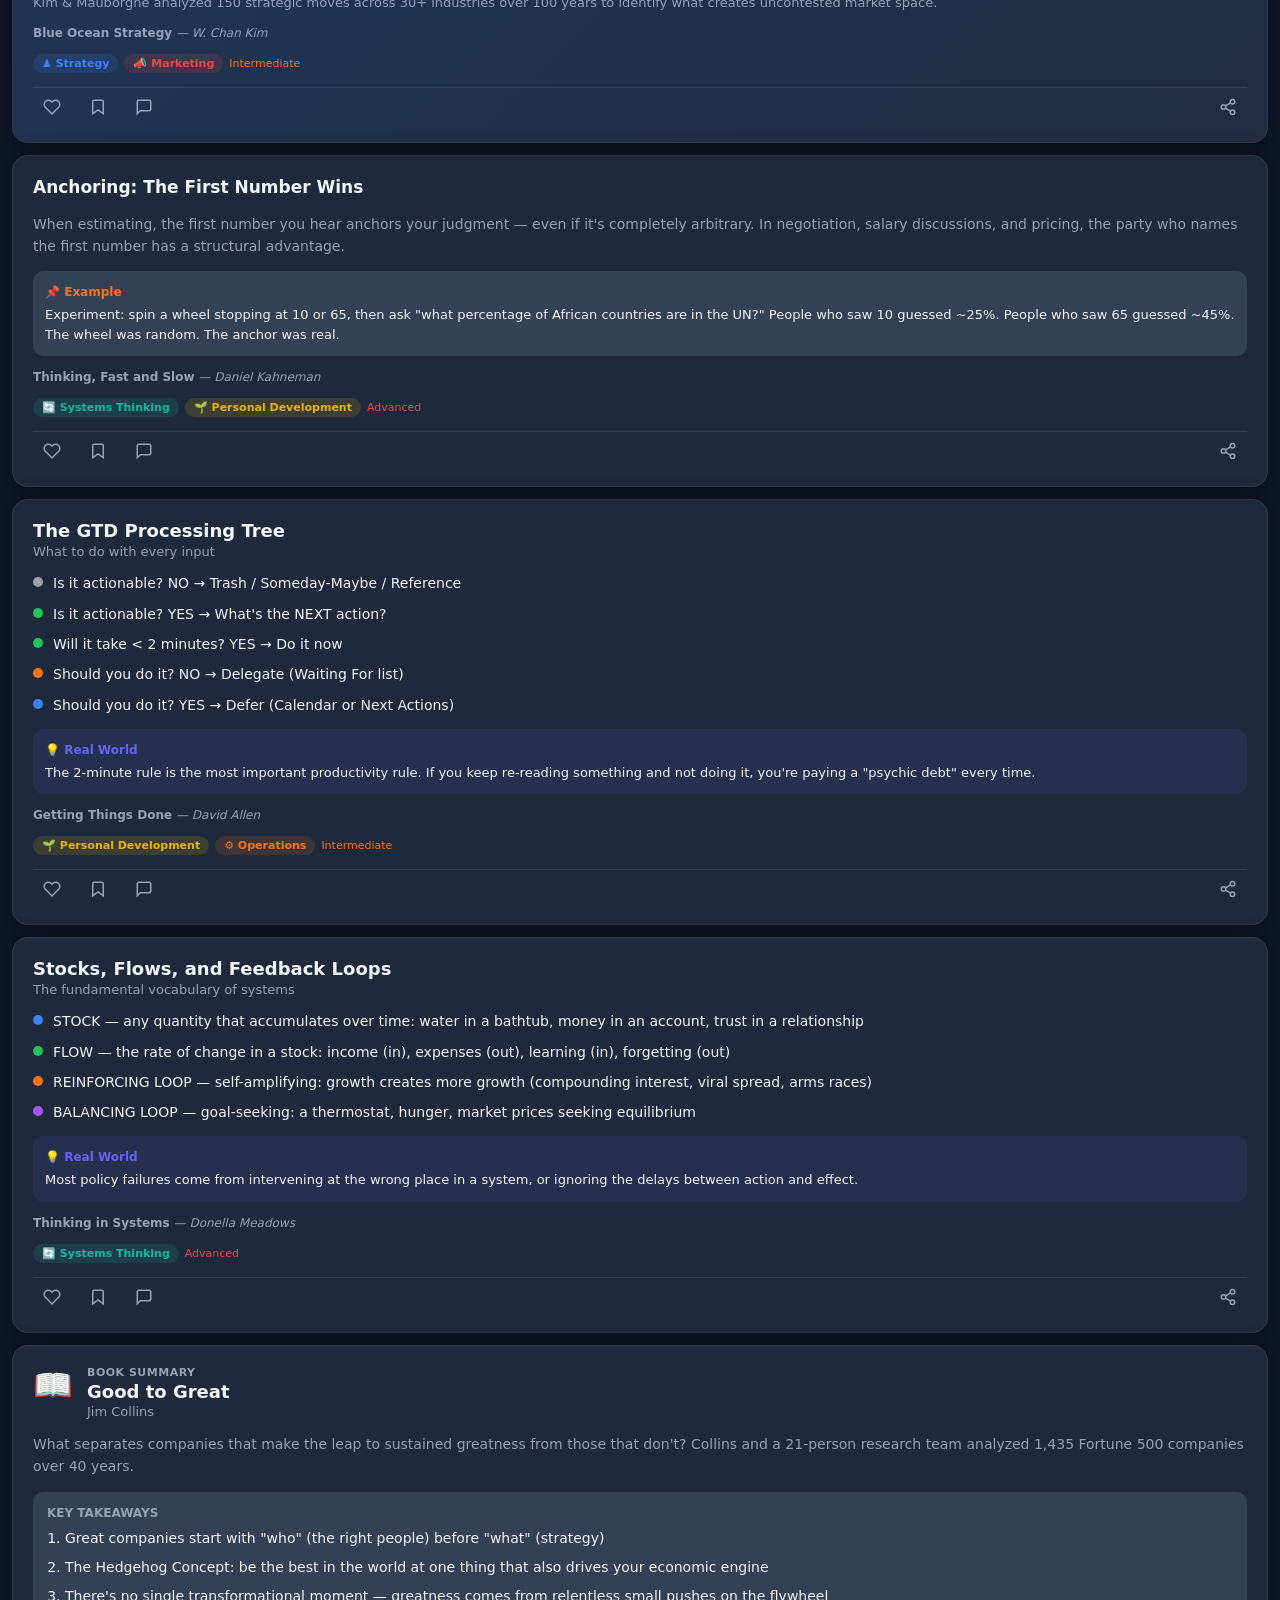
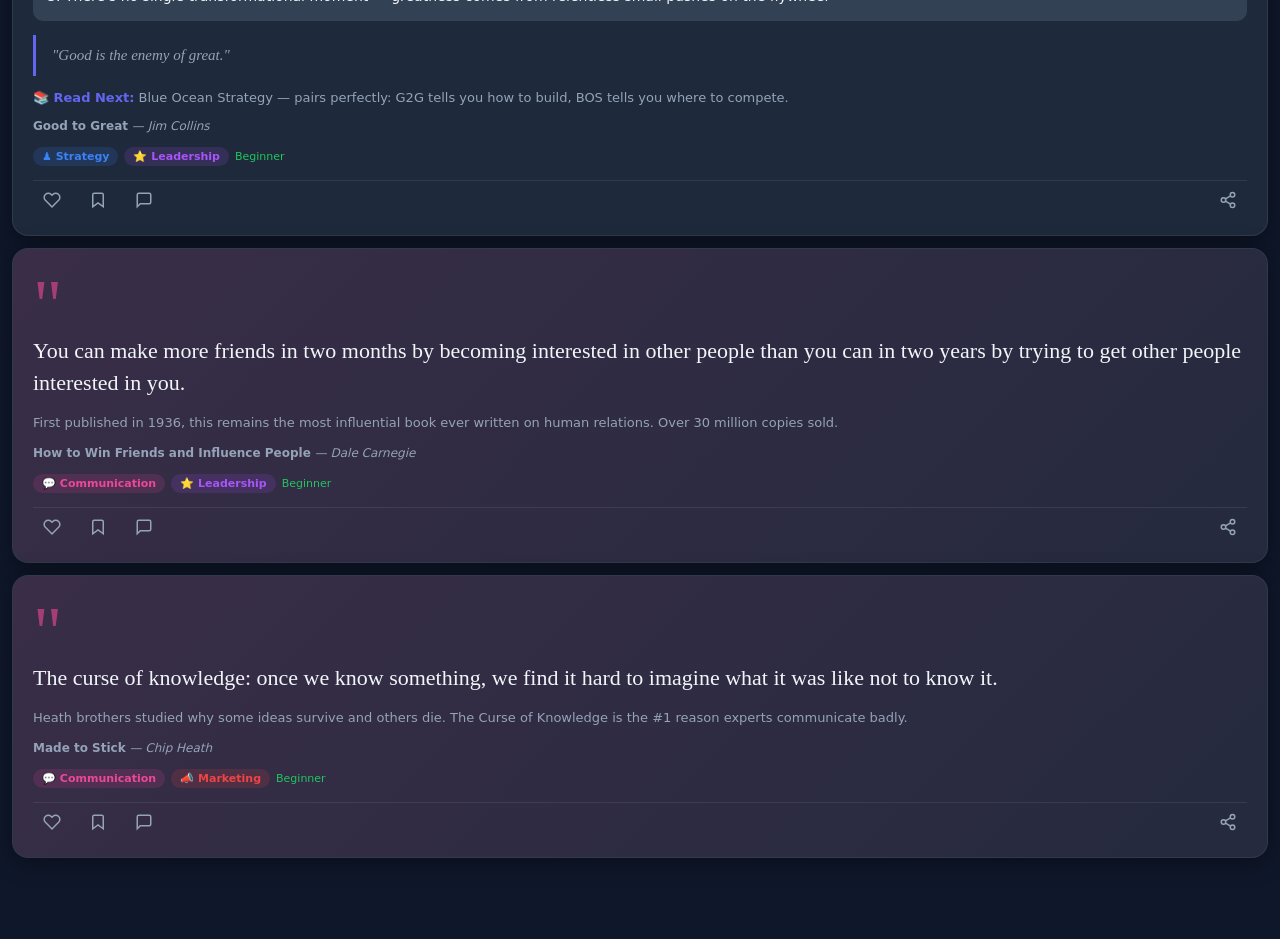
==== commit 4864dd48: "Add randomized feed, pillar filtering, and card detail deep-dive - Feed now shuffles posts using boo" ====
--- a/index.html
+++ b/index.html
@@ -111,12 +111,16 @@
 <!-- ── TOAST ─────────────────────────────────────────────────────────────── -->
 <div id="toast" class="toast"></div>
 
+<!-- ── DETAIL OVERLAY ────────────────────────────────────────────────────── -->
+<div id="detail-overlay" class="hidden"></div>
+
 <!-- ── SCRIPTS ───────────────────────────────────────────────────────────── -->
 <script src="js/config.js"></script>
 <script src="js/seed-data.js"></script>
 <script src="js/api.js"></script>
 <script src="js/cards.js"></script>
 <script src="js/dashboard.js"></script>
+<script src="js/detail.js"></script>
 <script src="js/app.js"></script>
 </body>
 </html>
--- a/css/app.css
+++ b/css/app.css
@@ -412,3 +412,154 @@
 /* ── SECTION TITLE BAR ───────────────────────────────────────────────────── */
 .section-title-bar { padding: 16px 16px 8px; }
 .section-title-bar h2 { font-size: 20px; font-weight: 700; }
+
+/* ── CARD TAP CURSOR ──────────────────────────────────────────────────────── */
+.card { cursor: pointer; }
+.card-actions button { cursor: pointer; }
+
+/* ── DETAIL OVERLAY ───────────────────────────────────────────────────────── */
+#detail-overlay {
+  position: fixed; inset: 0; z-index: 500;
+  background: var(--bg); overflow: hidden;
+}
+#detail-overlay.hidden { display: none !important; }
+
+.dl-container {
+  display: flex; flex-direction: column; height: 100dvh;
+}
+
+.dl-header {
+  display: flex; align-items: center; gap: 10px;
+  padding: 10px 14px;
+  padding-top: calc(10px + env(safe-area-inset-top));
+  border-bottom: 1px solid var(--border);
+  background: var(--bg); flex-shrink: 0;
+}
+.dl-close {
+  color: var(--muted); padding: 4px; flex-shrink: 0;
+  display: flex; align-items: center; justify-content: center;
+}
+.dl-book-meta { flex: 1; min-width: 0; overflow: hidden; }
+.dl-book-title {
+  font-size: 13px; font-weight: 700; display: block;
+  white-space: nowrap; overflow: hidden; text-overflow: ellipsis;
+}
+.dl-book-author { font-size: 11px; color: var(--muted); }
+.dl-pillar-dot { width: 10px; height: 10px; border-radius: 50%; flex-shrink: 0; }
+
+.dl-progress-bar { height: 3px; background: var(--bg3); flex-shrink: 0; }
+.dl-progress-fill { height: 100%; transition: width 0.35s ease; min-width: 4px; }
+
+.dl-slide-area {
+  flex: 1; overflow-y: auto; padding: 28px 22px 16px;
+  -webkit-overflow-scrolling: touch;
+}
+
+.dl-slide {
+  display: flex; flex-direction: column; gap: 18px;
+  animation: fadeUp 0.22s ease both;
+}
+
+.dl-slide-eyebrow { display: flex; align-items: center; gap: 8px; }
+.dl-slide-icon { font-size: 28px; line-height: 1; }
+.dl-slide-label {
+  font-size: 11px; font-weight: 700; text-transform: uppercase;
+  letter-spacing: 0.6px; color: var(--muted);
+}
+.dl-slide-title {
+  font-size: 24px; font-weight: 800; line-height: 1.2;
+  letter-spacing: -0.5px;
+}
+.dl-slide-body { font-size: 16px; line-height: 1.7; color: var(--muted); }
+.dl-slide-body p + p { margin-top: 12px; }
+
+/* Slide content types */
+.dl-quote {
+  font-family: Georgia, 'Times New Roman', serif;
+  font-size: 20px; line-height: 1.55; font-style: italic;
+  border-left: 4px solid; padding-left: 18px;
+  color: var(--text); margin: 4px 0;
+}
+.dl-author { color: var(--muted); font-size: 14px; font-style: italic; }
+.dl-author-lg { font-size: 15px; font-weight: 600; color: var(--muted); }
+.dl-subtitle { font-size: 16px; color: var(--muted); line-height: 1.6; }
+.dl-stat {
+  font-size: 80px; font-weight: 900; line-height: 1;
+  letter-spacing: -4px; text-align: center;
+}
+.dl-stat-label {
+  font-size: 14px; font-weight: 600; color: var(--muted);
+  text-transform: uppercase; letter-spacing: 0.5px; text-align: center;
+}
+.dl-list { padding-left: 22px; display: flex; flex-direction: column; gap: 12px; }
+.dl-list li { font-size: 15px; line-height: 1.55; }
+.dl-takeaway { font-size: 18px; font-weight: 700; line-height: 1.45; color: var(--text); }
+.dl-big-q {
+  font-size: 22px; font-weight: 700; line-height: 1.4;
+  color: var(--text);
+}
+.dl-prompt { font-size: 16px; color: var(--muted); line-height: 1.7; font-style: italic; }
+.dl-textarea {
+  width: 100%; background: var(--bg3); border: 1.5px solid var(--border);
+  border-radius: 12px; padding: 14px; color: var(--text);
+  font: inherit; font-size: 15px; resize: vertical; line-height: 1.55;
+  min-height: 120px;
+}
+.dl-textarea:focus { outline: none; border-color: #6366f1; }
+.dl-item-chip {
+  display: inline-block; padding: 10px 18px; border-radius: 24px;
+  font-size: 14px; font-weight: 700; margin-bottom: 4px;
+}
+
+/* Quiz in detail */
+.dl-quiz-q { font-size: 17px; font-weight: 700; line-height: 1.5; color: var(--text); }
+.dl-quiz-opts { display: flex; flex-direction: column; gap: 10px; }
+.dl-quiz-opt {
+  display: flex; align-items: center; gap: 12px;
+  background: var(--bg3); border-radius: 12px;
+  padding: 13px 16px; font-size: 14px; text-align: left;
+  border: 1.5px solid transparent; transition: all 0.15s;
+  cursor: pointer; color: var(--text); width: 100%;
+}
+.dl-quiz-opt:not([disabled]):hover { border-color: #6366f1; }
+.dl-quiz-opt.correct { background: rgba(34,197,94,0.15); border-color: #22c55e; color: #22c55e; }
+.dl-quiz-opt.wrong   { background: rgba(239,68,68,0.15);  border-color: #ef4444; color: #ef4444; }
+.dl-explanation {
+  padding: 14px 16px; background: rgba(99,102,241,0.1);
+  border-radius: 12px; font-size: 14px; color: var(--muted); line-height: 1.6;
+}
+
+/* Footer (nav + actions) */
+.dl-foot {
+  flex-shrink: 0; border-top: 1px solid var(--border);
+  padding-bottom: env(safe-area-inset-bottom);
+  background: var(--bg);
+}
+.dl-nav {
+  display: flex; align-items: center; justify-content: space-between;
+  padding: 12px 20px 8px;
+}
+.dl-nav-btn {
+  width: 42px; height: 42px; border-radius: 50%;
+  background: var(--bg2); border: 1px solid var(--border);
+  font-size: 22px; display: flex; align-items: center; justify-content: center;
+  transition: opacity 0.2s, background 0.2s, color 0.2s;
+}
+.dl-dots { display: flex; gap: 6px; align-items: center; }
+.dl-dot {
+  width: 7px; height: 7px; border-radius: 50%; background: var(--bg3);
+  transition: all 0.2s; cursor: pointer;
+}
+.dl-dot.active { background: #6366f1; width: 20px; border-radius: 4px; }
+.dl-actions {
+  display: flex; gap: 8px; padding: 4px 16px 12px;
+}
+.dl-act {
+  flex: 1; display: flex; align-items: center; justify-content: center; gap: 6px;
+  padding: 10px 8px; border-radius: 10px; font-size: 13px; font-weight: 600;
+  background: var(--bg2); color: var(--muted); border: 1px solid var(--border);
+  transition: all 0.15s;
+}
+.dl-act--liked { color: #ef4444; }
+.dl-act--saved { color: #f97316; }
+.dl-act--done  { background: #6366f1; color: #fff; border-color: transparent; flex: 1.2; }
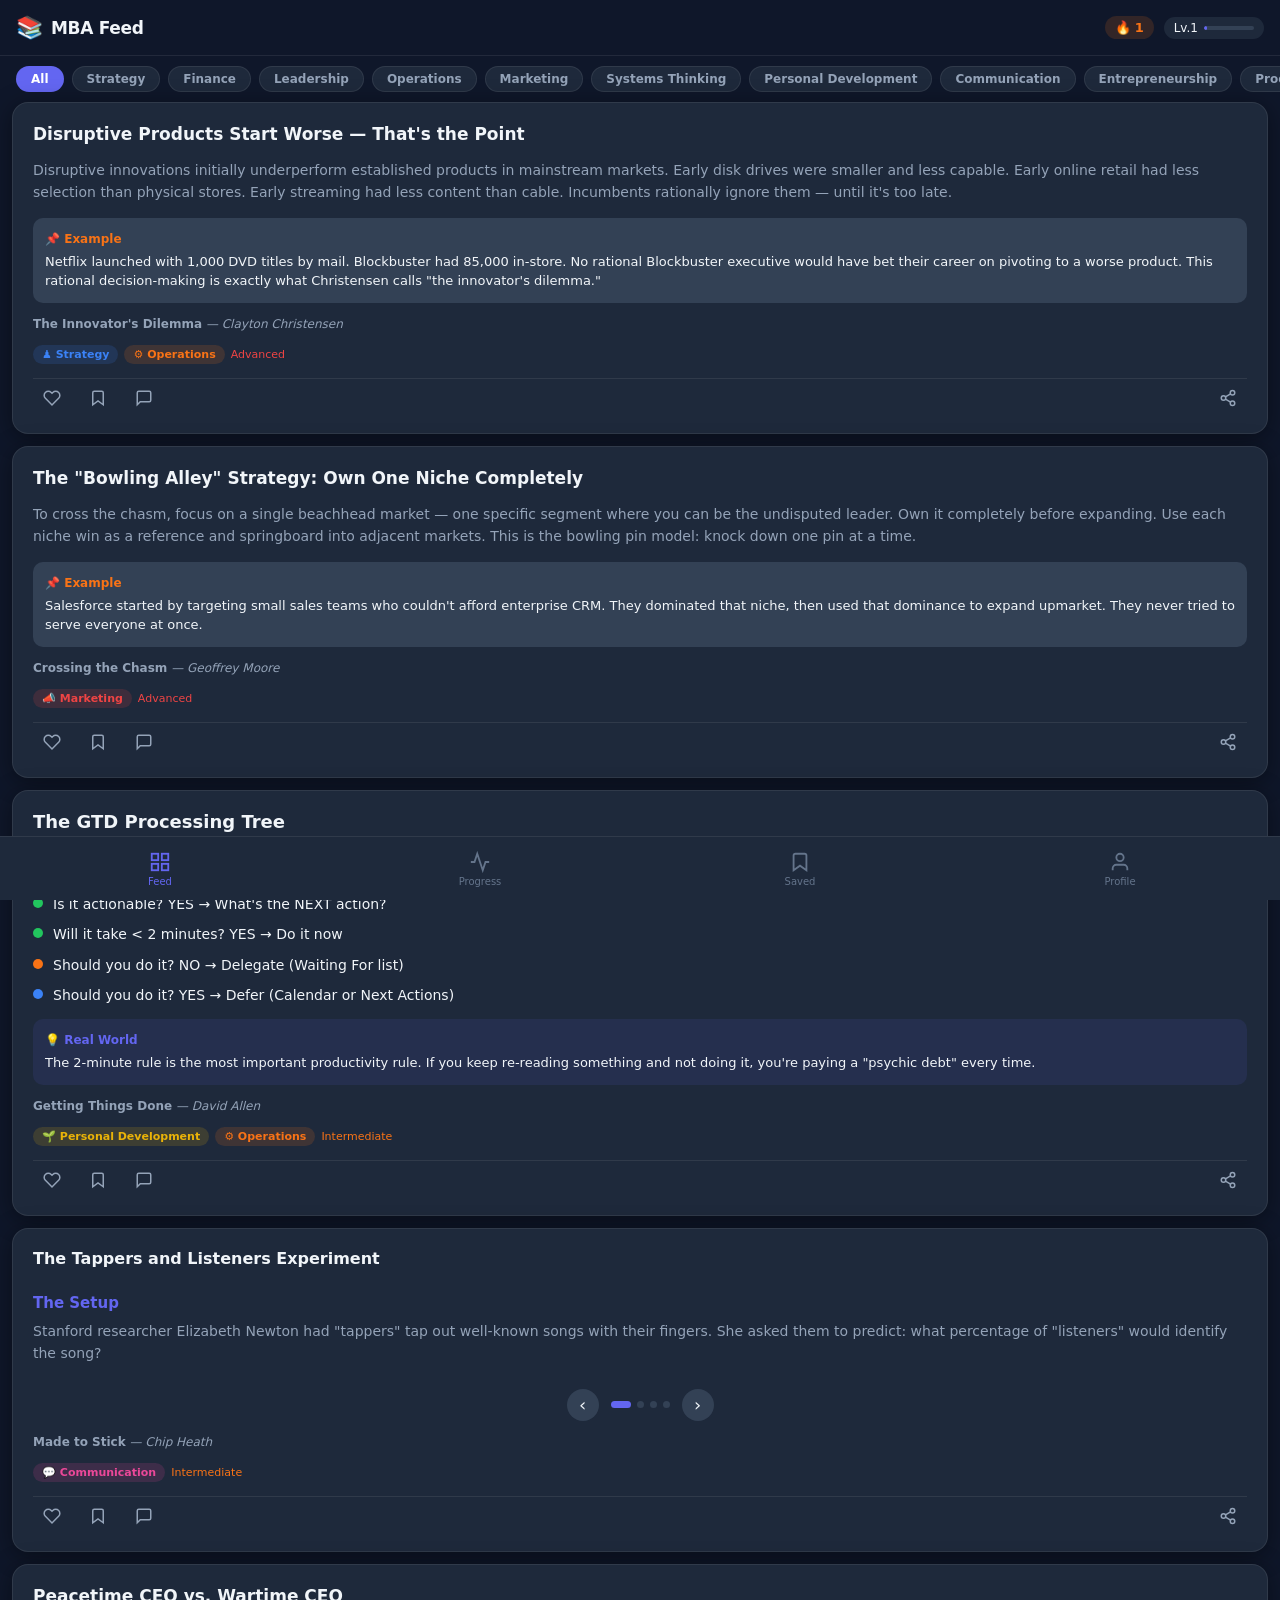
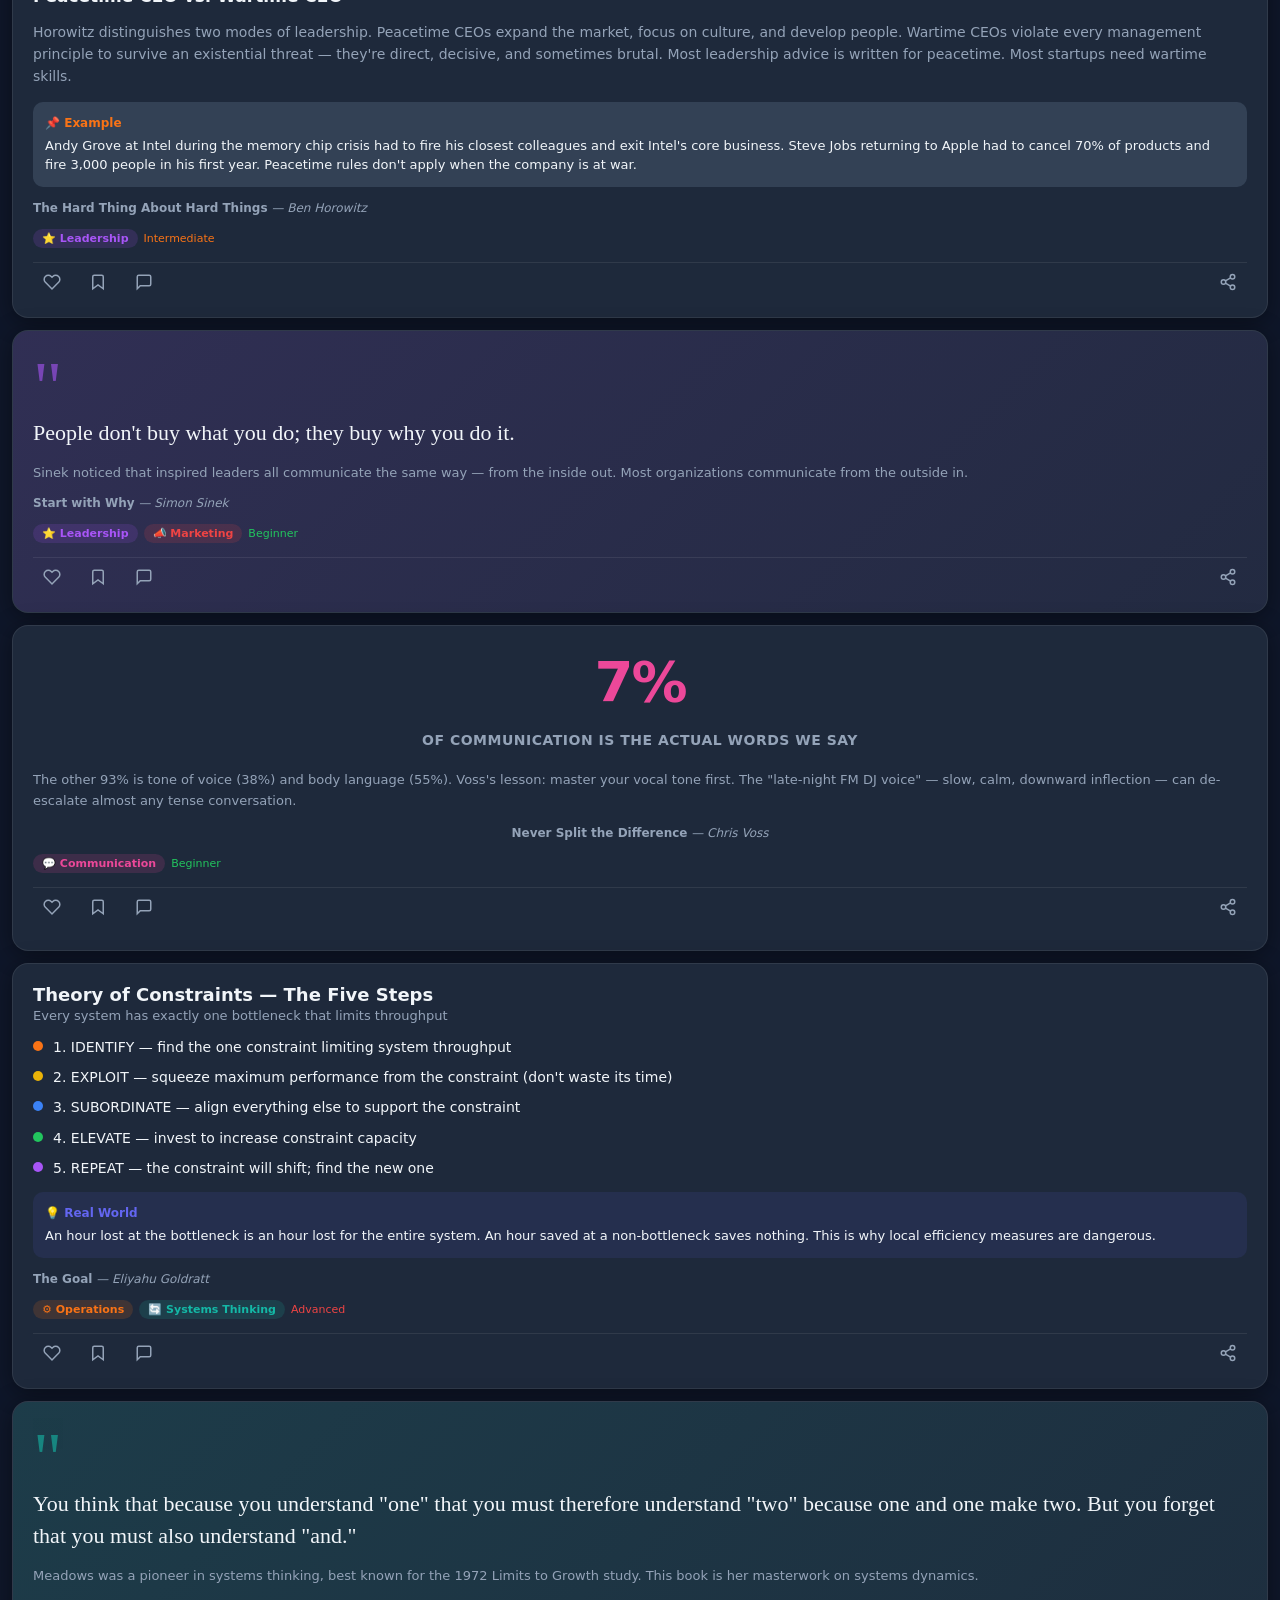
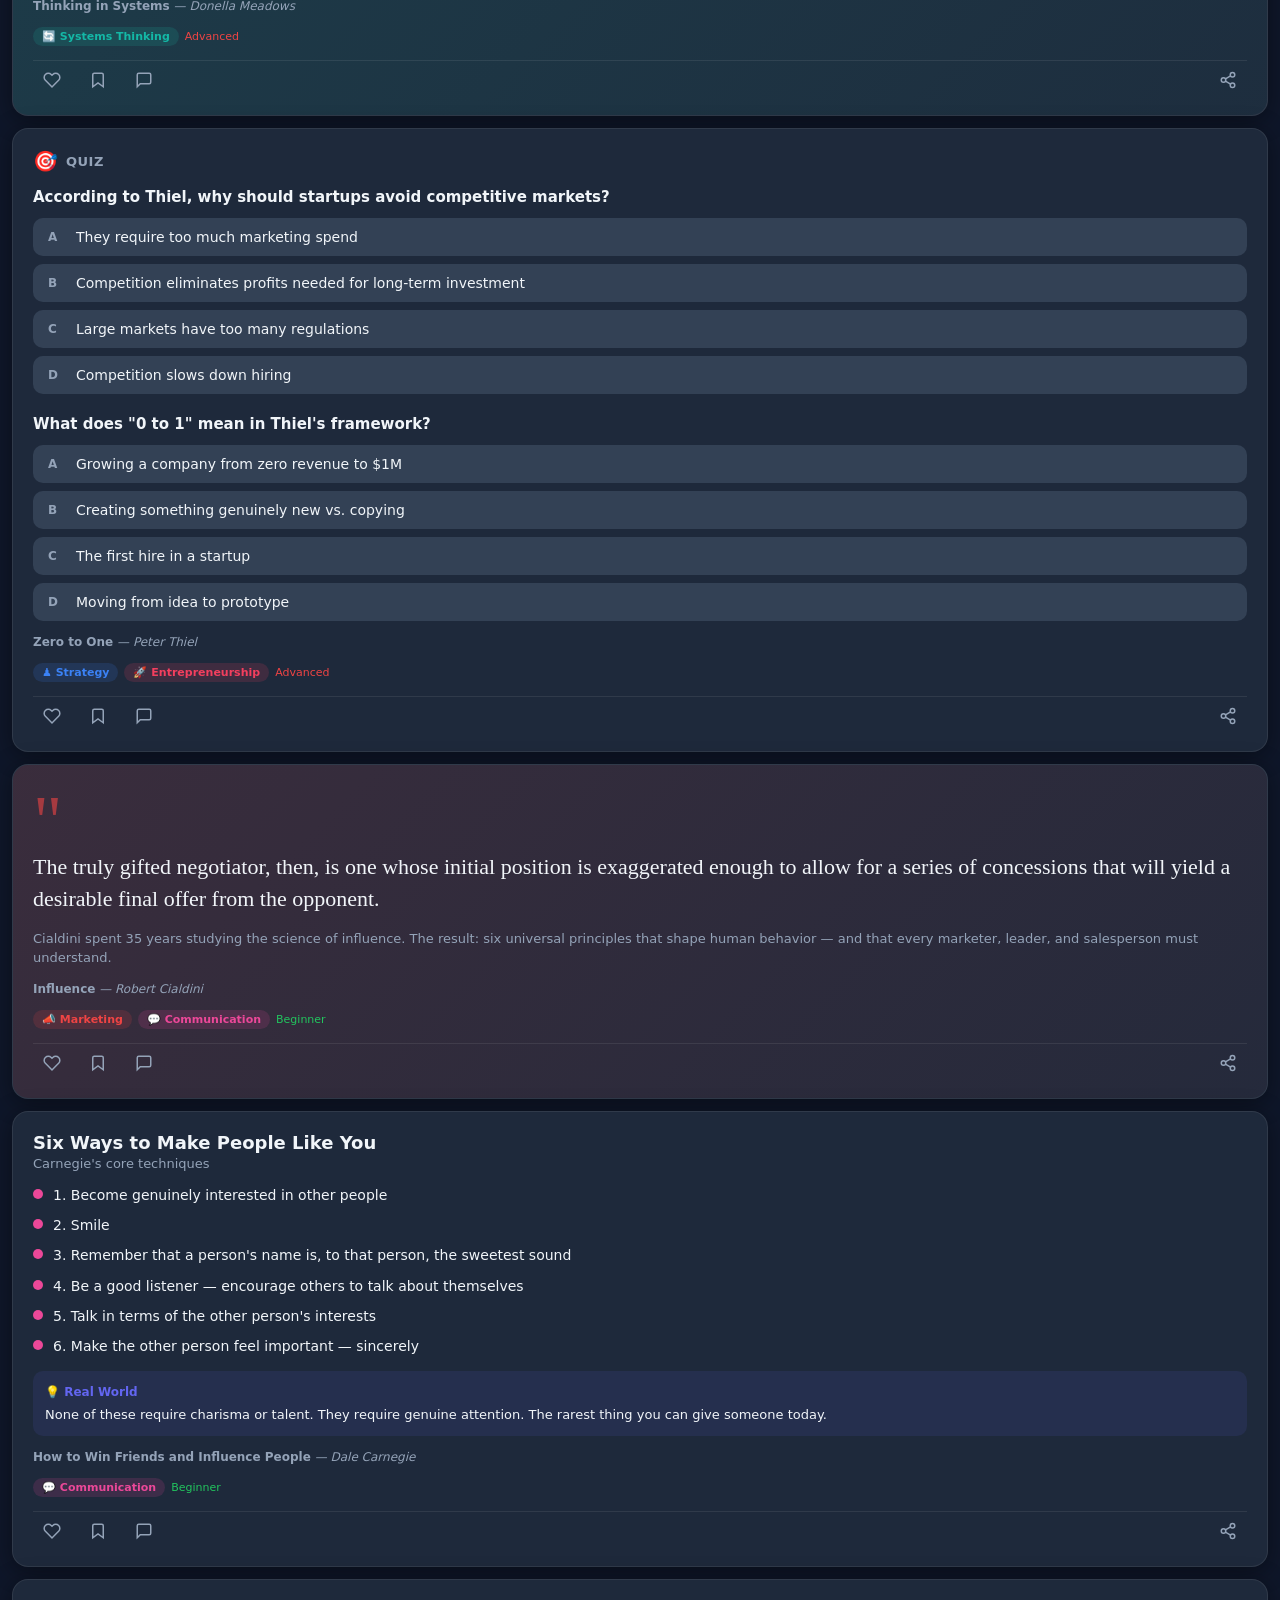
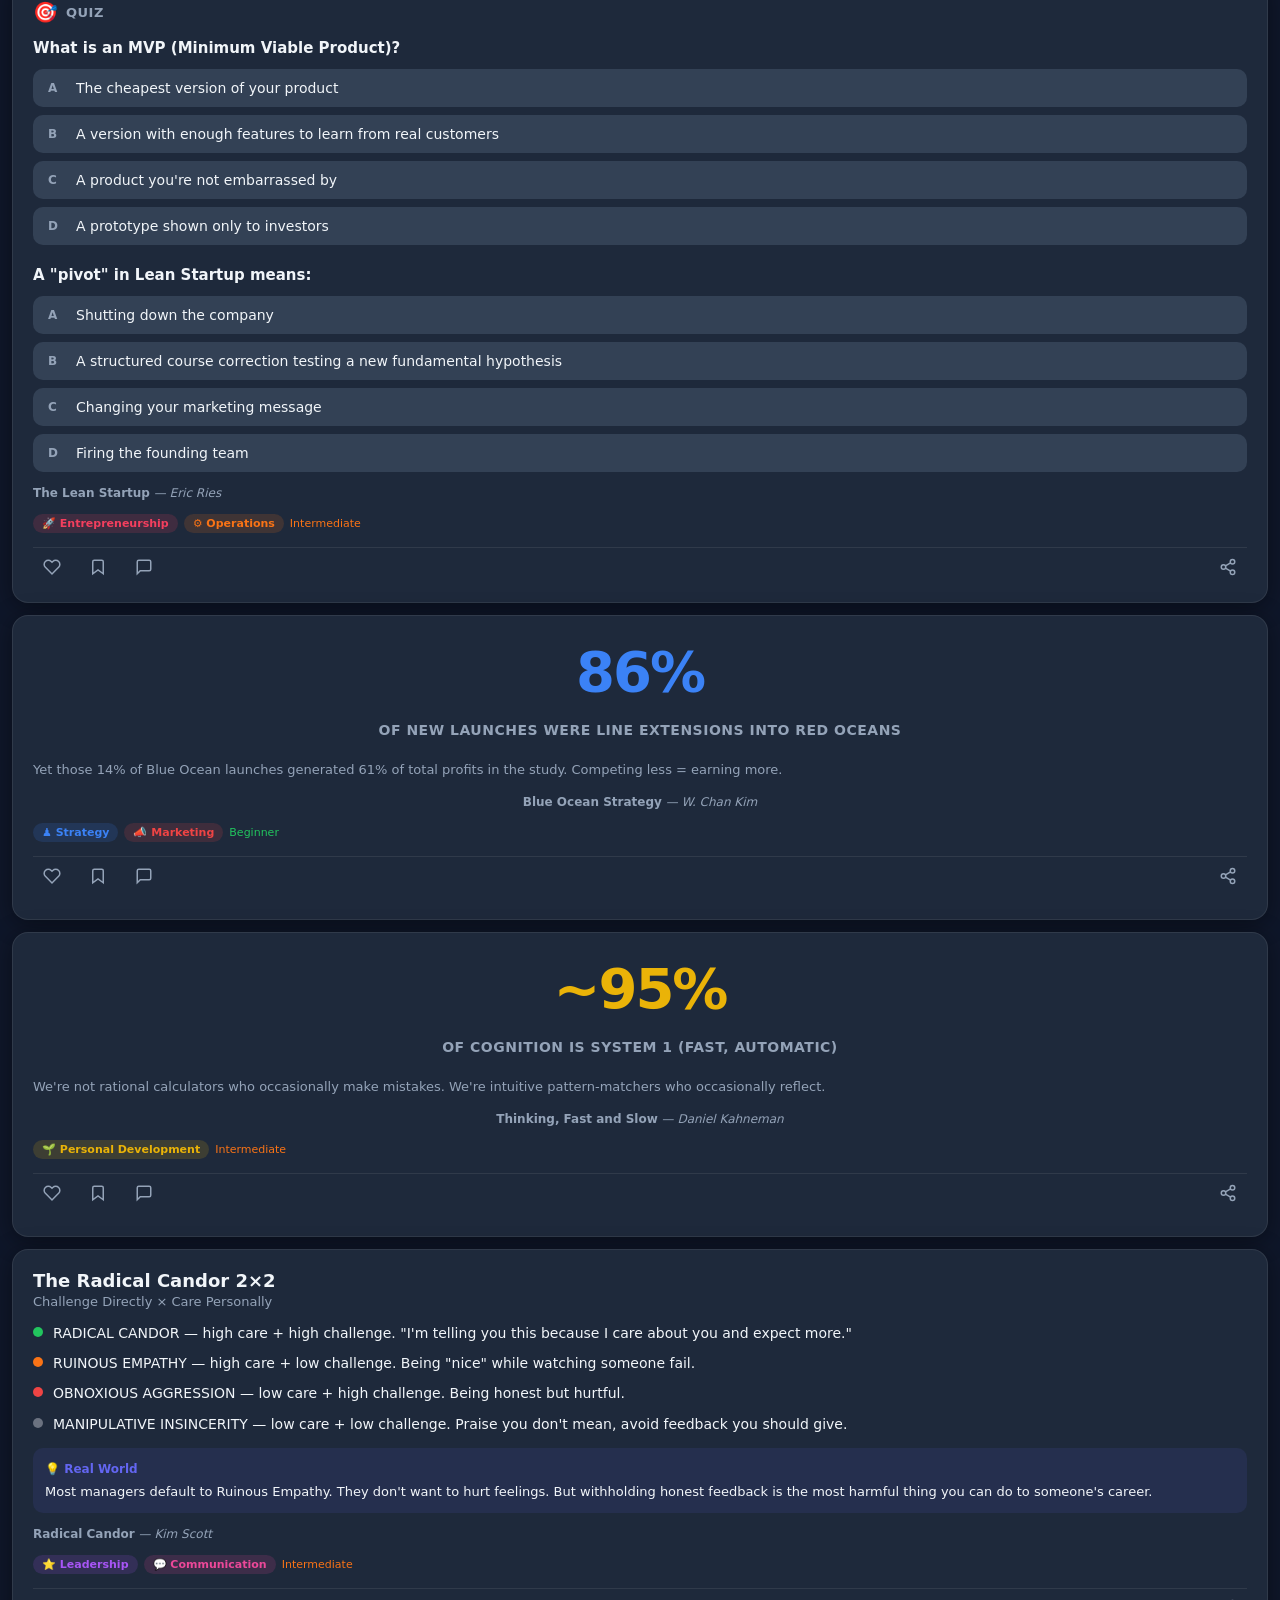
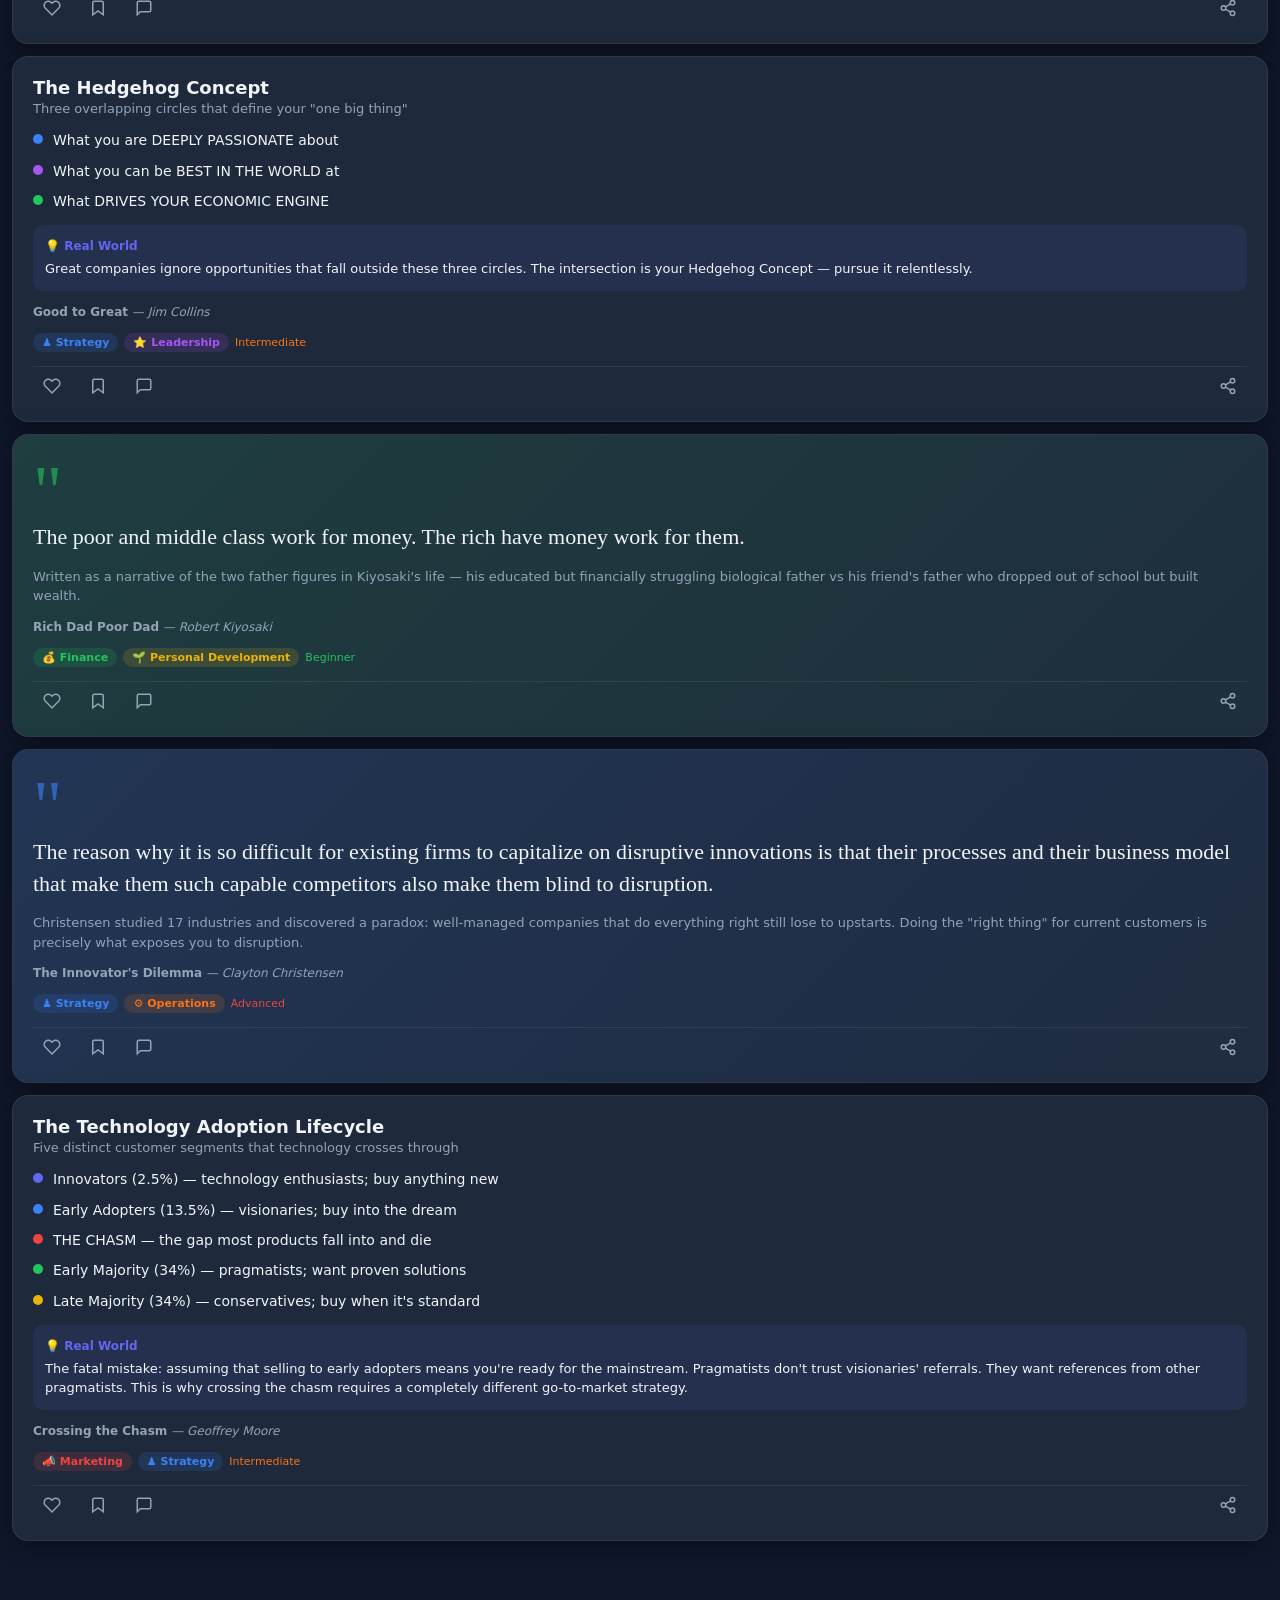
==== commit dda66c6e: "Fix quiz answer feedback, add audit log, guard Code.gs doGet - Fix critical HTML quoting bug in quiz" ====
--- a/index.html
+++ b/index.html
@@ -115,6 +115,7 @@
 <div id="detail-overlay" class="hidden"></div>
 
 <!-- ── SCRIPTS ───────────────────────────────────────────────────────────── -->
+<script src="js/log.js"></script>
 <script src="js/config.js"></script>
 <script src="js/seed-data.js"></script>
 <script src="js/api.js"></script>
--- a/css/app.css
+++ b/css/app.css
@@ -528,6 +528,16 @@
   padding: 14px 16px; background: rgba(99,102,241,0.1);
   border-radius: 12px; font-size: 14px; color: var(--muted); line-height: 1.6;
 }
+.dl-quiz-result {
+  display: flex; align-items: center; gap: 10px;
+  padding: 14px 16px; border-radius: 12px;
+  font-size: 15px; font-weight: 700;
+  animation: fadeUp 0.2s ease both;
+}
+.dl-quiz-result--correct { background: rgba(34,197,94,0.18); color: #22c55e; }
+.dl-quiz-result--wrong   { background: rgba(239,68,68,0.18);  color: #ef4444; }
+.dl-quiz-result-icon { font-size: 20px; }
+.dl-quiz-hint { font-size: 13px; color: var(--subtle); text-align: center; font-style: italic; }
 
 /* Footer (nav + actions) */
 .dl-foot {
